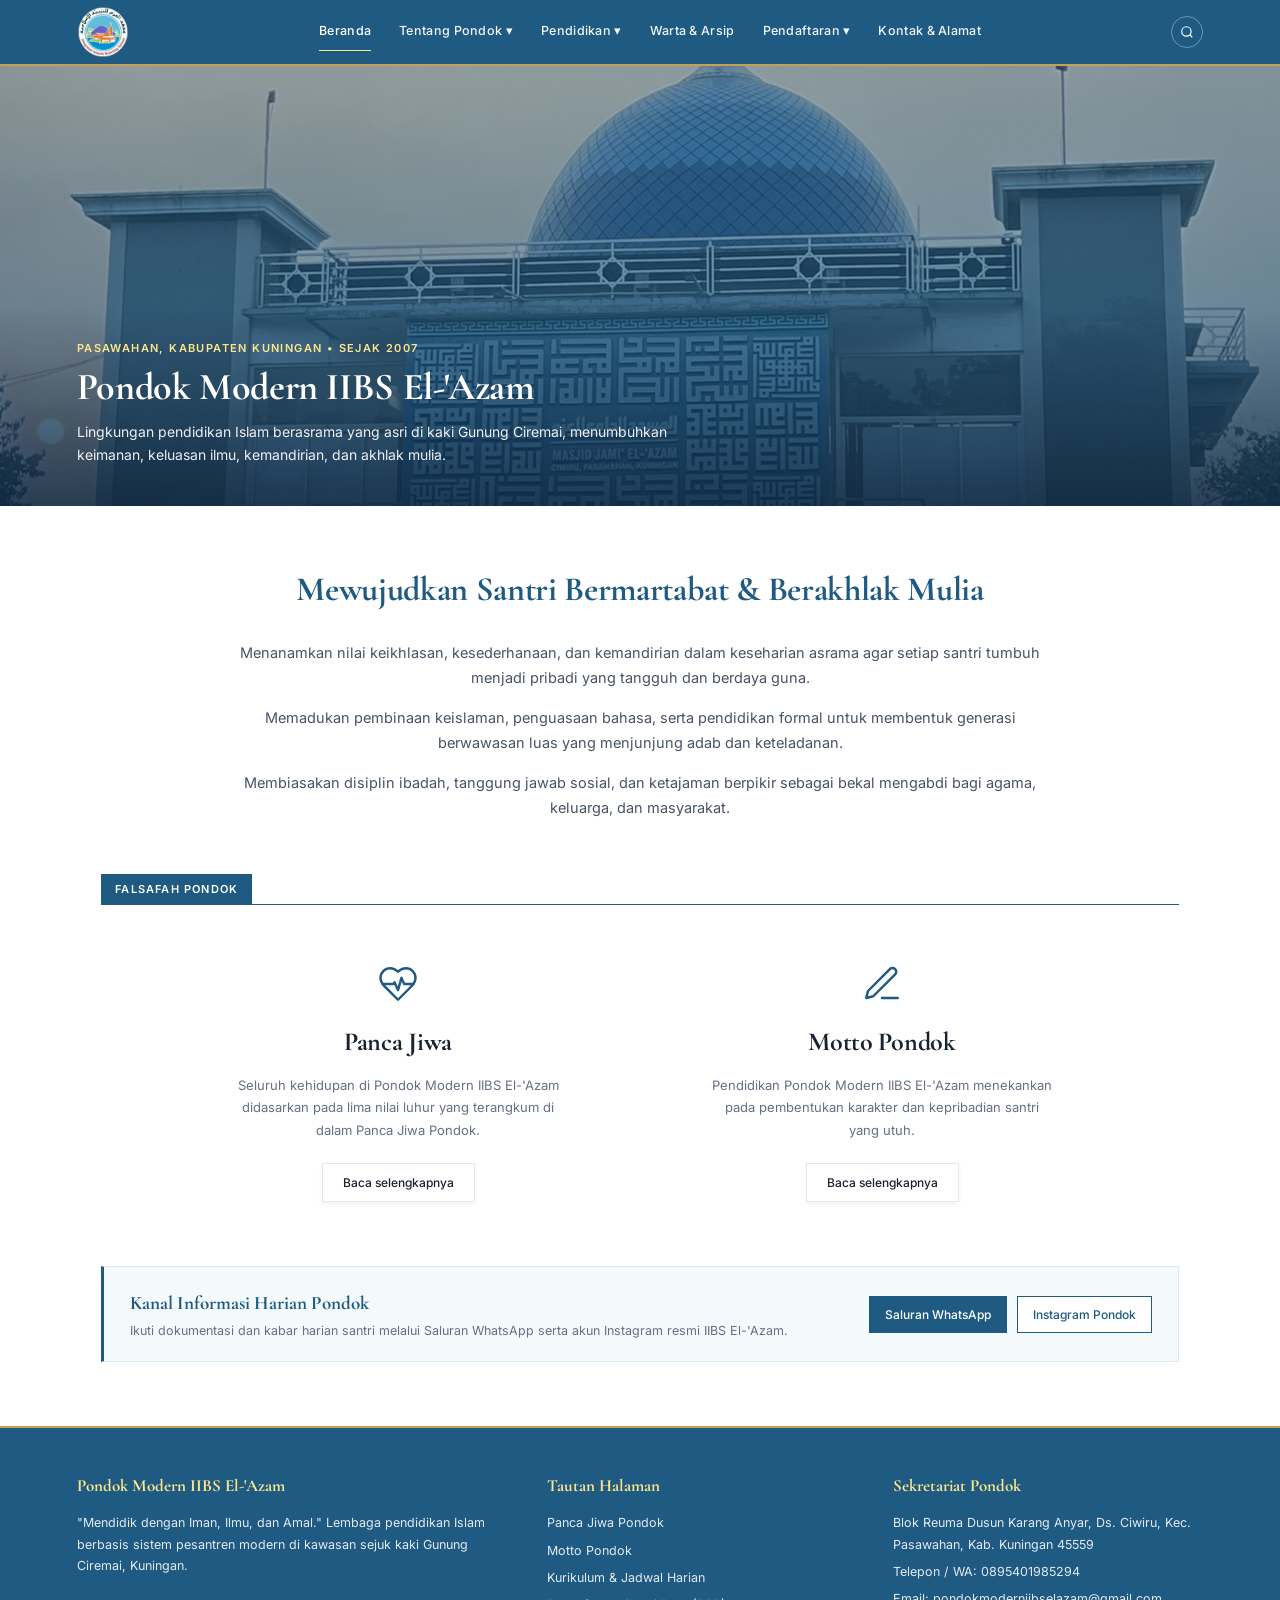
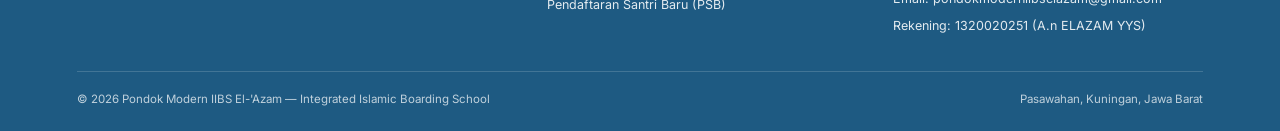
==== index.html @ 7b8e7001 "Pisahkan tombol garis tiga di kiri, logo di tengah, dan search di kanan" ====
<!DOCTYPE html>
<html lang="id">
<head>
    <meta charset="UTF-8">
    <meta name="viewport" content="width=device-width, initial-scale=1.0">
    <title>Pondok Modern IIBS El-'Azam | Integrated Islamic Boarding School Kuningan</title>
    <meta name="description" content="Laman resmi Pondok Pesantren Modern IIBS El-'Azam Pasawahan Kuningan. Memadukan kurikulum kepesantrenan modern dengan pendidikan formal sejak 2007.">
    <meta name="keywords" content="Pondok Modern IIBS El-Azam, Pesantren El Azam Kuningan, IIBS El Azam Pasawahan, Pondok Pesantren Modern Kuningan, PSB El Azam 2027">
    <link href="https://fonts.googleapis.com/css2?family=Cormorant+Garamond:wght@600;700&family=Inter:wght@400;500;600&display=swap" rel="stylesheet">

    <style>
        :root {
            --sky-deep: #1E5A82;
            --sky-main: #1E5A82;
            --sky-soft: #1E5A82;
            --sky-tint: #F4F9FC;
            --gold-accent: #C5A059;
            --ink-dark: #182230;
            --ink-body: #475467;
            --ink-muted: #667085;
            --line: #E4E7EC;
            --white: #FFFFFF;
        }

        * { margin: 0; padding: 0; box-sizing: border-box; font-family: 'Inter', sans-serif; }
        body { background-color: var(--white); color: var(--ink-dark); font-size: 13.5px; line-height: 1.65; -webkit-font-smoothing: antialiased; }
        h1, h2, h3, .serif { font-family: 'Cormorant Garamond', serif; letter-spacing: -0.01em; }

        header {
            background: var(--sky-deep);
            padding: 6px 6%;
            min-height: 64px;
            position: sticky;
            top: 0;
            z-index: 1000;
            display: flex;
            justify-content: space-between;
            align-items: center;
            border-bottom: 2px solid var(--gold-accent);
            transition: padding 0.3s ease, box-shadow 0.3s ease;
        }

        header.scrolled {
            padding: 6px 6%;
            min-height: 58px;
            box-shadow: 0 6px 20px rgba(30, 90, 130, 0.25);
        }

        .brand {
            display: flex;
            align-items: center;
            text-decoration: none;
            border-bottom: none;
            min-height: 44px;
            position: relative;
        }

        .brand-logo-wrap {
            display: flex;
            align-items: center;
            transition: opacity 0.3s ease, transform 0.3s ease;
        }

        .brand-logo-circle {
            height: 52px;
            min-width: 52px;
            padding: 0;
            border-radius: 4px;
            background: transparent;
            border: none;
            display: flex;
            align-items: center;
            justify-content: center;
            overflow: visible;
            box-shadow: none;
        }

        .brand-logo-circle img {
            max-height: 52px;
            width: auto;
            max-width: 160px;
            object-fit: contain;
            display: block;
        }

        .brand-wordmark {
            display: none;
            flex-direction: column;
            animation: fadeSlideIn 0.35s ease forwards;
        }

        .brand-wordmark small {
            font-size: 9.5px;
            letter-spacing: 1.8px;
            text-transform: uppercase;
            color: #FDE68A;
            font-weight: 600;
            line-height: 1.2;
        }

        .brand-wordmark strong {
            font-family: 'Cormorant Garamond', serif;
            font-size: 21px;
            font-weight: 700;
            color: var(--white);
            letter-spacing: 0.8px;
            line-height: 1.1;
        }

        .brand,
        .brand:visited,
        .brand:hover,
        .brand-wordmark,
        .brand-wordmark small,
        .brand-wordmark strong {
            text-decoration: none !important;
            border-bottom: none !important;
        }

        header.scrolled .brand-logo-wrap { display: none; }
        header.scrolled .brand-wordmark { display: flex; }

        @keyframes fadeSlideIn {
            from { opacity: 0; transform: translateY(-6px); }
            to { opacity: 1; transform: translateY(0); }
        }

        nav ul { list-style: none; display: flex; align-items: center; gap: 28px; }
        nav ul li { position: relative; }
        nav ul li > a {
            color: rgba(255, 255, 255, 0.94); text-decoration: none; font-size: 12.5px; font-weight: 500;
            letter-spacing: 0.3px; padding: 8px 0; display: inline-block; border-bottom: 1.5px solid transparent; transition: 0.2s;
        }
        nav ul li > a:hover, nav ul li > a.active { color: var(--white); border-bottom-color: #FDE68A; }

        .dropdown-menu {
            display: none; position: absolute; top: 100%; left: 0; background: var(--white);
            min-width: 215px; border: 1px solid var(--line); border-top: 2px solid var(--sky-deep);
            box-shadow: 0 12px 28px rgba(16, 24, 40, 0.08); padding: 6px 0; z-index: 999;
        }
        nav ul li:hover .dropdown-menu { display: block; }
        .dropdown-menu a { display: block; padding: 8px 16px; color: var(--ink-body); text-decoration: none; font-size: 12px; transition: 0.15s; }
        .dropdown-menu a:hover { background: var(--sky-tint); color: var(--sky-deep); }

        .header-actions {
            display: flex;
            align-items: center;
            gap: 8px;
        }

        .icon-search {
            background: transparent; border: 1px solid rgba(255, 255, 255, 0.35); color: var(--white);
            width: 32px; height: 32px; border-radius: 50%; display: flex; align-items: center; justify-content: center; cursor: pointer;
        }
        .icon-search:hover { background: rgba(255, 255, 255, 0.15); }

        .search-popover {
            display: none;
            position: absolute;
            top: calc(100% + 8px);
            right: 6%;
            background: var(--white);
            padding: 12px;
            border: 1px solid var(--line);
            border-top: 2px solid var(--sky-deep);
            box-shadow: 0 12px 28px rgba(16, 24, 40, 0.14);
            z-index: 1100;
            width: min(340px, 88vw);
        }

        .search-popover.open {
            display: block;
        }

        .search-form {
            display: flex;
            align-items: stretch;
        }

        .search-form input {
            flex: 1;
            min-width: 0;
            padding: 9px 12px;
            border: 1px solid #D0D5DD;
            border-right: none;
            background: #F4F7F6;
            color: var(--ink-dark);
            font-size: 12.5px;
            outline: none;
        }

        .search-form input:focus {
            background: var(--white);
            border-color: var(--sky-deep);
        }

        .search-form button {
            padding: 0 16px;
            background: var(--sky-deep);
            color: var(--white);
            border: 1px solid var(--sky-deep);
            font-size: 12.5px;
            font-weight: 500;
            cursor: pointer;
            transition: background 0.2s;
            white-space: nowrap;
        }

        .search-form button:hover {
            background: #164463;
        }

        .menu-toggle {
            display: none;
            background: transparent;
            border: 1px solid rgba(255, 255, 255, 0.35);
            color: var(--white);
            width: 32px;
            height: 32px;
            border-radius: 6px;
            align-items: center;
            justify-content: center;
            cursor: pointer;
            font-size: 16px;
        }
        .menu-toggle:hover { background: rgba(255, 255, 255, 0.15); }

        .hero-iconic {
            position: relative;
            width: 100%;
            height: 440px;
            overflow: hidden;
            background: var(--sky-deep);
        }

        .hero-iconic img {
            width: 100%;
            height: 100%;
            object-fit: cover;
            display: block;
            filter: saturate(0.75) contrast(1.04) brightness(0.92);
        }

        .hero-iconic::after {
            content: "";
            position: absolute;
            inset: 0;
            background: linear-gradient(
                180deg,
                rgba(30, 90, 130, 0.42) 0%,
                rgba(30, 90, 130, 0.58) 55%,
                rgba(15, 42, 68, 0.88) 100%
            );
            pointer-events: none;
            z-index: 1;
        }

        .hero-overlay {
            position: absolute;
            inset: 0;
            z-index: 2;
            display: flex;
            align-items: flex-end;
            padding: 40px 6%;
        }

        .hero-content {
            max-width: 740px;
            color: var(--white);
        }

        .hero-kicker {
            display: inline-block;
            font-size: 11px;
            font-weight: 600;
            letter-spacing: 1.4px;
            text-transform: uppercase;
            color: #FDE68A;
            margin-bottom: 8px;
        }

        .hero-content h1 {
            font-size: 38px;
            line-height: 1.18;
            font-weight: 700;
            margin-bottom: 10px;
        }

        .hero-content p {
            font-size: 14px;
            color: rgba(255, 255, 255, 0.92);
            max-width: 600px;
        }

        .vision-statement {
            max-width: 960px;
            margin: 56px auto 24px;
            padding: 0 5%;
            text-align: center;
        }

        .vision-statement h2 {
            font-size: 34px;
            color: var(--sky-deep);
            font-weight: 700;
            margin-bottom: 22px;
        }

        .vision-lines {
            display: flex;
            flex-direction: column;
            gap: 14px;
            max-width: 820px;
            margin: 0 auto;
        }

        .vision-lines p {
            font-size: 14.5px;
            color: var(--ink-body);
            line-height: 1.75;
        }

        .falsafah-section { max-width: 1180px; margin: 54px auto 48px; padding: 0 4%; }
        .tab-header-line {
            border-bottom: 1.5px solid var(--sky-deep);
            margin-bottom: 42px;
            display: flex;
            align-items: flex-end;
        }
        .tab-header-line span {
            background-color: var(--sky-deep);
            color: var(--white);
            font-size: 11px;
            font-weight: 600;
            letter-spacing: 1.2px;
            padding: 6px 14px;
            text-transform: uppercase;
        }
        .falsafah-grid {
            display: grid;
            grid-template-columns: 1fr 1fr;
            gap: 48px;
            max-width: 920px;
            margin: 0 auto;
        }
        .falsafah-item { text-align: center; padding: 16px 24px; }
        .falsafah-icon { color: var(--sky-deep); margin-bottom: 16px; display: inline-flex; justify-content: center; }
        .falsafah-item h3 { font-size: 26px; color: var(--ink-dark); margin-bottom: 10px; font-weight: 700; }
        .falsafah-item p { font-size: 13px; color: var(--ink-muted); line-height: 1.7; max-width: 340px; margin: 0 auto 22px; }
        .btn-editorial {
            display: inline-block; padding: 9px 20px; font-size: 12px; font-weight: 500; color: var(--ink-dark);
            background: var(--white); border: 1px solid var(--line); box-shadow: 0 2px 6px rgba(16, 24, 40, 0.05);
            text-decoration: none; transition: 0.2s;
        }
        .btn-editorial:hover { border-color: var(--sky-deep); color: var(--sky-deep); box-shadow: 0 4px 12px rgba(30, 90, 130, 0.12); }

        .channel-strip-wrap { max-width: 1180px; margin: 48px auto 64px; padding: 0 4%; }
        .channel-strip {
            background-color: var(--sky-tint); border: 1px solid #D6E9F5; border-left: 3px solid var(--sky-deep);
            padding: 20px 26px; display: flex; justify-content: space-between; align-items: center; flex-wrap: wrap; gap: 16px;
        }
        .channel-text strong { display: block; font-family: 'Cormorant Garamond', serif; font-size: 19px; color: var(--sky-deep); }
        .channel-text span { font-size: 12.5px; color: var(--ink-muted); }
        .channel-links { display: flex; gap: 10px; }
        .link-minimal {
            display: inline-flex; align-items: center; gap: 7px; padding: 8px 15px; font-size: 12px; font-weight: 500;
            text-decoration: none; border: 1px solid var(--sky-deep); color: var(--sky-deep); background: var(--white); transition: 0.2s;
        }
        .link-minimal:hover { background: var(--sky-deep); color: var(--white); }
        .link-minimal.solid { background: var(--sky-deep); color: var(--white); }
        .link-minimal.solid:hover { background: #164463; }

        footer {
            background: var(--sky-deep);
            color: rgba(255, 255, 255, 0.88); padding: 44px 6% 22px; border-top: 2px solid var(--gold-accent);
        }
        .footer-inner {
            max-width: 1180px; margin: 0 auto; display: grid; grid-template-columns: 1.4fr 1fr 1fr;
            gap: 36px; padding-bottom: 28px; border-bottom: 1px solid rgba(255, 255, 255, 0.16);
        }
        .footer-inner h4 { font-family: 'Cormorant Garamond', serif; font-size: 17px; color: #FDE68A; margin-bottom: 12px; }
        .footer-inner p, .footer-inner li { font-size: 12.5px; line-height: 1.7; list-style: none; margin-bottom: 6px; }
        .footer-inner a { color: rgba(255, 255, 255, 0.88); text-decoration: none; }
        .footer-inner a:hover { color: #FDE68A; }
        .footer-bottom { max-width: 1180px; margin: 18px auto 0; display: flex; justify-content: space-between; font-size: 11.5px; color: rgba(255, 255, 255, 0.72); }

        @media (max-width: 900px) {
            header {
                display: flex;
                justify-content: space-between;
                align-items: center;
            }

            .menu-toggle {
                display: flex;
                order: 1;
            }

            .brand {
                order: 2;
                margin: 0 auto;
            }

            .header-actions {
                order: 3;
            }

            .search-popover {
                right: 6%;
            }

            nav {
                display: none;
                position: absolute;
                top: 100%;
                left: 0;
                right: 0;
                background: var(--sky-deep);
                border-bottom: 2px solid var(--gold-accent);
                padding: 12px 6% 18px;
                box-shadow: 0 12px 24px rgba(15, 42, 68, 0.25);
            }

            nav.open { display: block; }

            nav ul {
                display: flex;
                flex-direction: column;
                align-items: flex-start;
                gap: 8px;
            }

            nav ul li { width: 100%; }

            nav ul li:hover .dropdown-menu { display: none; }

            .dropdown-menu {
                position: static;
                display: none;
                background: rgba(255, 255, 255, 0.06);
                border: none;
                border-left: 2px solid #FDE68A;
                box-shadow: none;
                padding: 4px 0 4px 12px;
                margin-top: 4px;
            }

            nav ul li.dropdown.open .dropdown-menu {
                display: block;
            }

            .dropdown-menu a {
                color: rgba(255, 255, 255, 0.88);
                padding: 5px 8px;
            }

            .dropdown-menu a:hover {
                background: transparent;
                color: #FDE68A;
            }

            .hero-iconic { height: 340px; }
            .hero-content h1 { font-size: 28px; }
            .vision-statement h2 { font-size: 27px; }
            .falsafah-grid { grid-template-columns: 1fr; }
            .footer-inner { grid-template-columns: 1fr; }
            .footer-bottom { flex-direction: column; gap: 6px; }
        }
    </style>
</head>
<body>

    <header id="main-header">
        <button class="menu-toggle" onclick="toggleMenu()" title="Buka Menu" aria-label="Buka Menu">&#9776;</button>

        <a href="index.html" class="brand" title="Pondok Modern IIBS El-'Azam">
            <div class="brand-logo-wrap">
                <div class="brand-logo-circle">
                    <img src="images/Logo PONDOK.png" alt="Logo Pondok Modern IIBS El-'Azam">
                </div>
            </div>

            <div class="brand-wordmark">
                <small>Integrated Islamic Boarding School</small>
                <strong>IIBS EL-'AZAM</strong>
            </div>
        </a>

        <nav id="main-nav">
            <ul>
                <li><a href="index.html" class="active">Beranda</a></li>
                <li class="dropdown">
                    <a href="profil.html" onclick="toggleDropdown(event, this)">Tentang Pondok &#9662;</a>
                    <div class="dropdown-menu">
                        <a href="profil.html#muqoddimah">Muqoddimah &amp; Sejarah</a>
                        <a href="panca-jiwa.html">Panca Jiwa Pondok</a>
                        <a href="motto.html">Motto Pondok</a>
                    </div>
                </li>
                <li class="dropdown">
                    <a href="pendidikan.html" onclick="toggleDropdown(event, this)">Pendidikan &#9662;</a>
                    <div class="dropdown-menu">
                        <a href="pendidikan.html#kurikulum">Kurikulum Pondok &amp; Sekolah</a>
                        <a href="pendidikan.html#ekskul">Ekstrakurikuler</a>
                        <a href="pendidikan.html#jadwal">Jadwal Harian &amp; Mingguan</a>
                    </div>
                </li>
                <li><a href="galeri.html">Warta &amp; Arsip</a></li>
                <li class="dropdown">
                    <a href="pendaftaran.html" onclick="toggleDropdown(event, this)">Pendaftaran &#9662;</a>
                    <div class="dropdown-menu">
                        <a href="pendaftaran.html#syarat">Syarat &amp; Jadwal PSB 2027</a>
                        <a href="pendaftaran.html#biaya">Pembiayaan Pendidikan</a>
                        <a href="pendaftaran.html#perlengkapan">Perlengkapan Santri</a>
                    </div>
                </li>
                <li><a href="kontak.html">Kontak &amp; Alamat</a></li>
            </ul>
        </nav>

        <div class="header-actions">
            <button class="icon-search" id="searchToggleBtn" onclick="toggleSearch(event)" title="Cari Informasi" aria-label="Cari Informasi">
                <svg width="14" height="14" viewBox="0 0 24 24" fill="none" stroke="currentColor" stroke-width="2">
                    <circle cx="11" cy="11" r="8"></circle>
                    <line x1="21" y1="21" x2="16.65" y2="16.65"></line>
                </svg>
            </button>
        </div>

        <div class="search-popover" id="searchPopover">
            <form class="search-form" onsubmit="submitSearch(event)">
                <input type="text" id="searchInput" placeholder="Cari informasi..." autocomplete="off">
                <button type="submit">Search</button>
            </form>
        </div>
    </header>

    <section class="hero-iconic">
        <img src="images/hero-pondok.jpg" alt="Pondok Modern IIBS El-'Azam Kuningan">
        <div class="hero-overlay">
            <div class="hero-content">
                <span class="hero-kicker">Pasawahan, Kabupaten Kuningan &bull; Sejak 2007</span>
                <h1>Pondok Modern IIBS El-'Azam</h1>
                <p>Lingkungan pendidikan Islam berasrama yang asri di kaki Gunung Ciremai, menumbuhkan keimanan, keluasan ilmu, kemandirian, dan akhlak mulia.</p>
            </div>
        </div>
    </section>

    <section class="vision-statement">
        <h2>Mewujudkan Santri Bermartabat &amp; Berakhlak Mulia</h2>
        <div class="vision-lines">
            <p>Menanamkan nilai keikhlasan, kesederhanaan, dan kemandirian dalam keseharian asrama agar setiap santri tumbuh menjadi pribadi yang tangguh dan berdaya guna.</p>
            <p>Memadukan pembinaan keislaman, penguasaan bahasa, serta pendidikan formal untuk membentuk generasi berwawasan luas yang menjunjung adab dan keteladanan.</p>
            <p>Membiasakan disiplin ibadah, tanggung jawab sosial, dan ketajaman berpikir sebagai bekal mengabdi bagi agama, keluarga, dan masyarakat.</p>
        </div>
    </section>

    <section class="falsafah-section">
        <div class="tab-header-line">
            <span>Falsafah Pondok</span>
        </div>

        <div class="falsafah-grid">
            <div class="falsafah-item">
                <div class="falsafah-icon">
                    <svg width="42" height="42" viewBox="0 0 24 24" fill="none" stroke="currentColor" stroke-width="1.4" stroke-linecap="round" stroke-linejoin="round">
                        <path d="M19 14c1.49-1.46 3-3.21 3-5.5A5.5 5.5 0 0 0 16.5 3c-1.76 0-3 .5-4.5 2-1.5-1.5-2.74-2-4.5-2A5.5 5.5 0 0 0 2 8.5c0 2.3 1.5 4.05 3 5.5l7 7Z"></path>
                        <path d="M3.22 12H9.5l.5-1 2 4.5 2-7 1.5 3.5h5.27"></path>
                    </svg>
                </div>
                <h3>Panca Jiwa</h3>
                <p>Seluruh kehidupan di Pondok Modern IIBS El-'Azam didasarkan pada lima nilai luhur yang terangkum di dalam Panca Jiwa Pondok.</p>
                <a href="panca-jiwa.html" class="btn-editorial">Baca selengkapnya</a>
            </div>

            <div class="falsafah-item">
                <div class="falsafah-icon">
                    <svg width="42" height="42" viewBox="0 0 24 24" fill="none" stroke="currentColor" stroke-width="1.4" stroke-linecap="round" stroke-linejoin="round">
                        <path d="M12 20h9"></path>
                        <path d="M16.5 3.5a2.121 2.121 0 0 1 3 3L7 19l-4 1 1-4L16.5 3.5z"></path>
                    </svg>
                </div>
                <h3>Motto Pondok</h3>
                <p>Pendidikan Pondok Modern IIBS El-'Azam menekankan pada pembentukan karakter dan kepribadian santri yang utuh.</p>
                <a href="motto.html" class="btn-editorial">Baca selengkapnya</a>
            </div>
        </div>
    </section>

    <section class="channel-strip-wrap">
        <div class="channel-strip">
            <div class="channel-text">
                <strong>Kanal Informasi Harian Pondok</strong>
                <span>Ikuti dokumentasi dan kabar harian santri melalui Saluran WhatsApp serta akun Instagram resmi IIBS El-'Azam.</span>
            </div>
            <div class="channel-links">
                <a href="https://whatsapp.com/channel/0029VbB2F674yltYUNAfkS3E" target="_blank" rel="noopener noreferrer" class="link-minimal solid">
                    Saluran WhatsApp
                </a>
                <a href="https://www.instagram.com/pondok.modern.iibs.elazam?avpt=MWY4M2U3N3o2aXlzOQ%3D%3D&utm_source=qr" target="_blank" rel="noopener noreferrer" class="link-minimal">
                    Instagram Pondok
                </a>
            </div>
        </div>
    </section>

    <footer>
        <div class="footer-inner">
            <div>
                <h4>Pondok Modern IIBS El-'Azam</h4>
                <p>"Mendidik dengan Iman, Ilmu, dan Amal." Lembaga pendidikan Islam berbasis sistem pesantren modern di kawasan sejuk kaki Gunung Ciremai, Kuningan.</p>
            </div>
            <div>
                <h4>Tautan Halaman</h4>
                <ul>
                    <li><a href="panca-jiwa.html">Panca Jiwa Pondok</a></li>
                    <li><a href="motto.html">Motto Pondok</a></li>
                    <li><a href="pendidikan.html">Kurikulum &amp; Jadwal Harian</a></li>
                    <li><a href="pendaftaran.html">Pendaftaran Santri Baru (PSB)</a></li>
                </ul>
            </div>
            <div>
                <h4>Sekretariat Pondok</h4>
                <ul>
                    <li>Blok Reuma Dusun Karang Anyar, Ds. Ciwiru, Kec. Pasawahan, Kab. Kuningan 45559</li>
                    <li>Telepon / WA: <a href="https://wa.me/62895401985294" target="_blank">0895401985294</a></li>
                    <li>Email: pondokmoderniibselazam@gmail.com</li>
                    <li>Rekening: 1320020251 (A.n ELAZAM YYS)</li>
                </ul>
            </div>
        </div>
        <div class="footer-bottom">
            <span>&copy; 2026 Pondok Modern IIBS El-'Azam &mdash; Integrated Islamic Boarding School</span>
            <span>Pasawahan, Kuningan, Jawa Barat</span>
        </div>
    </footer>

    <script>
        function toggleMenu() {
            const nav = document.getElementById("main-nav");
            if (nav) nav.classList.toggle("open");
        }

        function toggleDropdown(event, linkEl) {
            if (window.innerWidth <= 900) {
                event.preventDefault();
                const parentLi = linkEl.parentElement;
                parentLi.classList.toggle("open");
            }
        }

        function toggleSearch(event) {
            event.stopPropagation();
            const popover = document.getElementById("searchPopover");
            const input = document.getElementById("searchInput");
            if (!popover) return;
            popover.classList.toggle("open");
            if (popover.classList.contains("open") && input) {
                setTimeout(() => input.focus(), 50);
            }
        }

        document.addEventListener("click", function(event) {
            const popover = document.getElementById("searchPopover");
            const btn = document.getElementById("searchToggleBtn");
            if (popover && popover.classList.contains("open")) {
                if (!popover.contains(event.target) && (!btn || !btn.contains(event.target))) {
                    popover.classList.remove("open");
                }
            }
        });

        function submitSearch(event) {
            event.preventDefault();
            const input = document.getElementById("searchInput");
            const kata = input ? input.value.trim() : "";
            if (!kata) return;
            const k = kata.toLowerCase();
            if (k.includes("panca")) {
                window.location.href = "panca-jiwa.html";
            } else if (k.includes("motto")) {
                window.location.href = "motto.html";
            } else if (k.includes("biaya") || k.includes("syarat") || k.includes("daftar")) {
                window.location.href = "pendaftaran.html";
            } else if (k.includes("jadwal") || k.includes("kurikulum") || k.includes("ekskul")) {
                window.location.href = "pendidikan.html";
            } else if (k.includes("kontak") || k.includes("alamat")) {
                window.location.href = "kontak.html";
            } else {
                window.location.href = "galeri.html";
            }
        }

        window.addEventListener("scroll", function() {
            const header = document.getElementById("main-header");
            if (window.scrollY > 50) {
                header.classList.add("scrolled");
            } else {
                header.classList.remove("scrolled");
            }
        });
    </script>

</body>
</html>
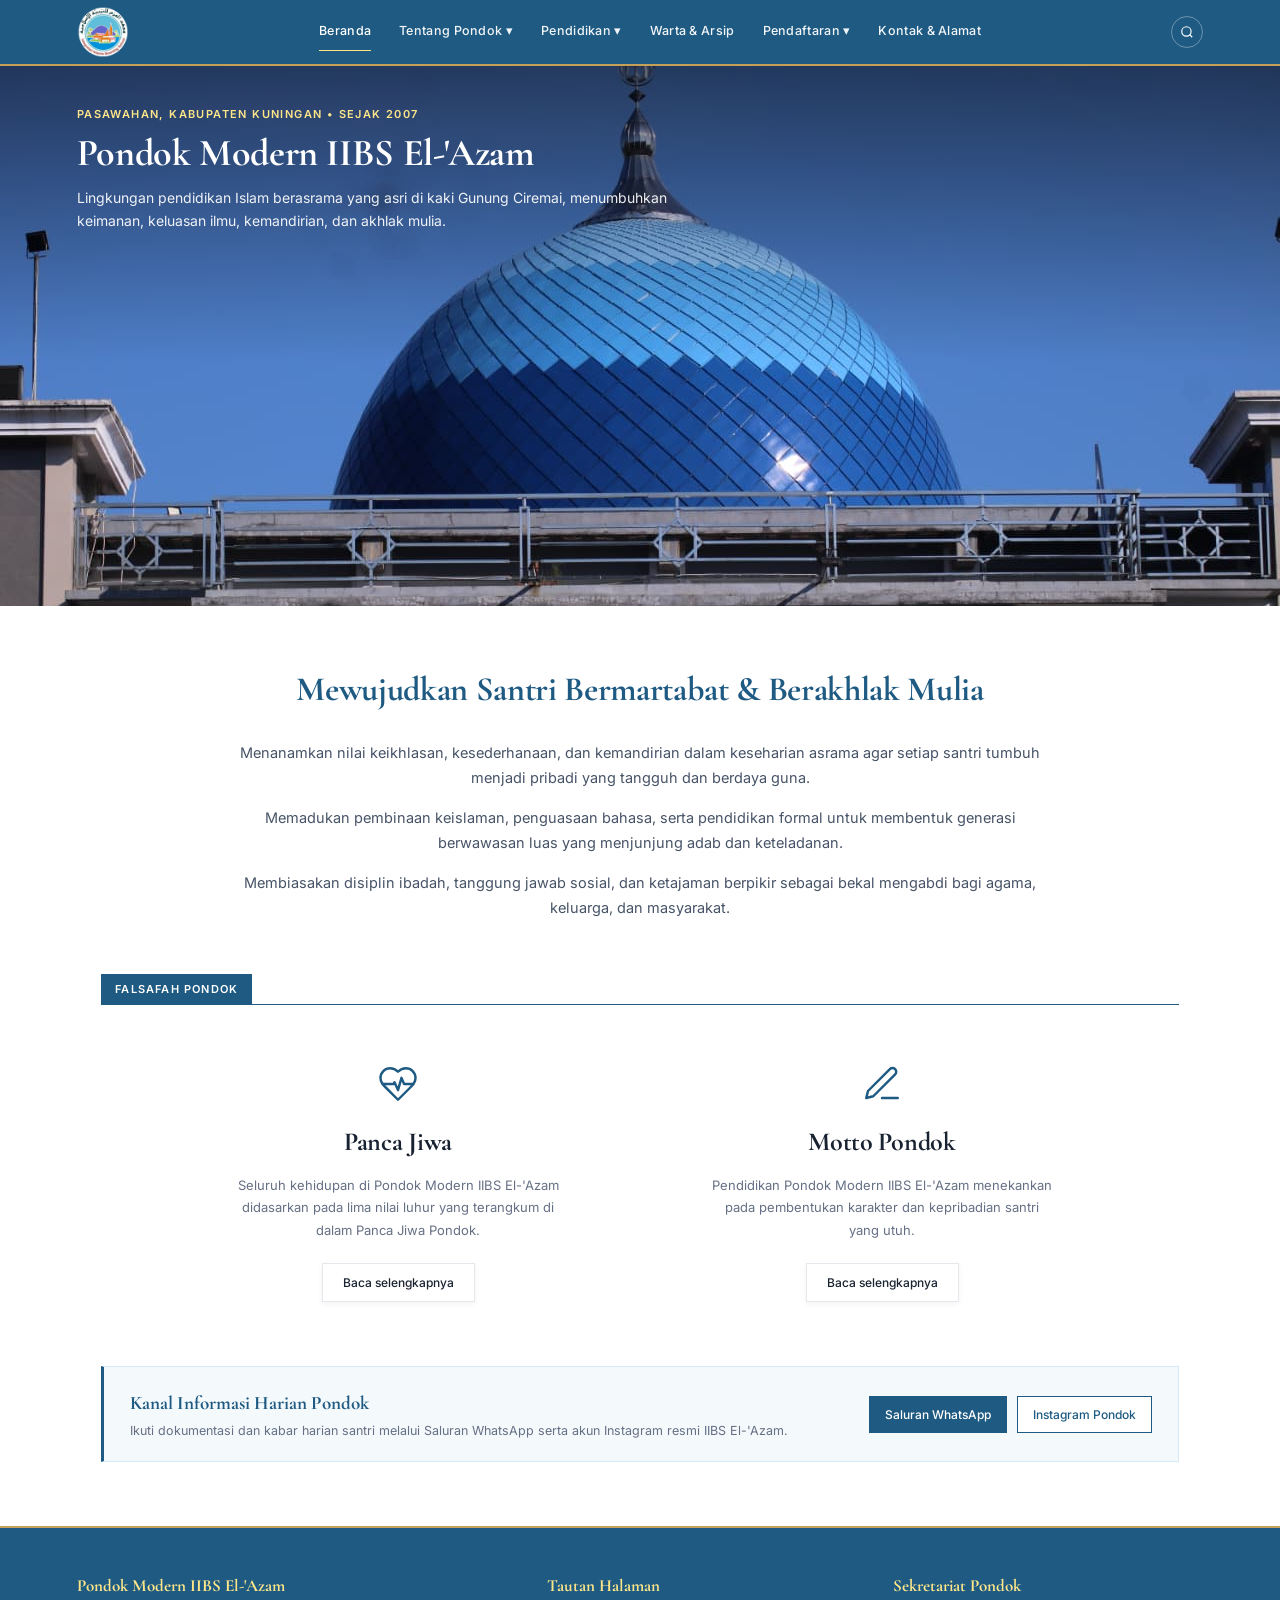
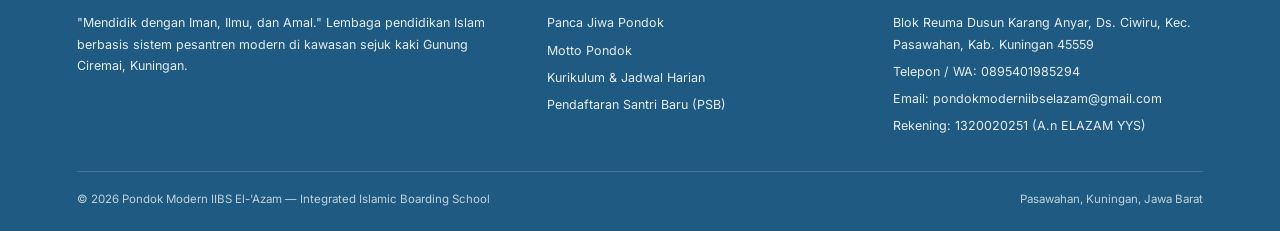
==== commit 5fb6f23d: "Pisah halaman pendidikan dan perbarui navigasi" ====
--- a/index.html
+++ b/index.html
@@ -135,12 +135,23 @@
 
         .dropdown-menu {
             display: none; position: absolute; top: 100%; left: 0; background: var(--white);
-            min-width: 215px; border: 1px solid var(--line); border-top: 2px solid var(--sky-deep);
+            min-width: 225px; border: 1px solid var(--line); border-top: 2px solid var(--sky-deep);
             box-shadow: 0 12px 28px rgba(16, 24, 40, 0.08); padding: 6px 0; z-index: 999;
         }
-        nav ul li:hover .dropdown-menu { display: block; }
-        .dropdown-menu a { display: block; padding: 8px 16px; color: var(--ink-body); text-decoration: none; font-size: 12px; transition: 0.15s; }
-        .dropdown-menu a:hover { background: var(--sky-tint); color: var(--sky-deep); }
+        nav ul li:hover > .dropdown-menu { display: block; }
+        .dropdown-menu a {
+            display: flex; justify-content: space-between; align-items: center;
+            padding: 9px 16px; color: var(--ink-body); text-decoration: none; font-size: 12px; transition: 0.15s;
+        }
+        .dropdown-menu a:hover { background: var(--sky-tint); color: var(--sky-deep); font-weight: 500; }
+
+        .has-submenu { position: relative; }
+        .submenu {
+            display: none; position: absolute; top: -2px; left: 100%; background: var(--white);
+            min-width: 195px; border: 1px solid var(--line); border-top: 2px solid var(--gold-accent);
+            box-shadow: 0 12px 28px rgba(16, 24, 40, 0.1); padding: 6px 0; z-index: 1000;
+        }
+        .has-submenu:hover > .submenu { display: block; }
 
         .header-actions {
             display: flex;
@@ -228,7 +239,7 @@
         .hero-iconic {
             position: relative;
             width: 100%;
-            height: 440px;
+            height: 540px;
             overflow: hidden;
             background: var(--sky-deep);
         }
@@ -237,8 +248,8 @@
             width: 100%;
             height: 100%;
             object-fit: cover;
+            object-position: center 25%;
             display: block;
-            filter: saturate(0.75) contrast(1.04) brightness(0.92);
         }
 
         .hero-iconic::after {
@@ -247,9 +258,8 @@
             inset: 0;
             background: linear-gradient(
                 180deg,
-                rgba(30, 90, 130, 0.42) 0%,
-                rgba(30, 90, 130, 0.58) 55%,
-                rgba(15, 42, 68, 0.88) 100%
+                rgba(0, 0, 0, 0.52) 0%,
+                rgba(0, 0, 0, 0) 55%
             );
             pointer-events: none;
             z-index: 1;
@@ -260,8 +270,8 @@
             inset: 0;
             z-index: 2;
             display: flex;
-            align-items: flex-end;
-            padding: 40px 6%;
+            align-items: flex-start;
+            padding: 36px 6%;
         }
 
         .hero-content {
@@ -432,7 +442,7 @@
 
             nav ul li { width: 100%; }
 
-            nav ul li:hover .dropdown-menu { display: none; }
+            nav ul li:hover > .dropdown-menu { display: none; }
 
             .dropdown-menu {
                 position: static;
@@ -445,7 +455,7 @@
                 margin-top: 4px;
             }
 
-            nav ul li.dropdown.open .dropdown-menu {
+            nav ul li.dropdown.open > .dropdown-menu {
                 display: block;
             }
 
@@ -459,7 +469,21 @@
                 color: #FDE68A;
             }
 
-            .hero-iconic { height: 340px; }
+            .has-submenu:hover > .submenu { display: none; }
+            .submenu {
+                position: static;
+                display: none;
+                background: rgba(255, 255, 255, 0.05);
+                border: none;
+                border-left: 2px solid var(--gold-accent);
+                box-shadow: none;
+                padding: 2px 0 2px 14px;
+                margin: 2px 0 6px;
+            }
+            .has-submenu.open > .submenu { display: block; }
+
+            .hero-iconic { height: 380px; }
+            .hero-overlay { padding: 24px 6%; }
             .hero-content h1 { font-size: 28px; }
             .vision-statement h2 { font-size: 27px; }
             .falsafah-grid { grid-template-columns: 1fr; }
@@ -492,17 +516,23 @@
                 <li class="dropdown">
                     <a href="profil.html" onclick="toggleDropdown(event, this)">Tentang Pondok &#9662;</a>
                     <div class="dropdown-menu">
-                        <a href="profil.html#muqoddimah">Muqoddimah &amp; Sejarah</a>
-                        <a href="panca-jiwa.html">Panca Jiwa Pondok</a>
-                        <a href="motto.html">Motto Pondok</a>
+                        <a href="profil.html#muqoddimah">Muqoddimah</a>
+                        <a href="profil.html#pimpinan">Profil Pimpinan</a>
+                        <div class="has-submenu">
+                            <a href="profil.html#falsafah" onclick="toggleSubmenu(event, this)">Falsafah &rsaquo;</a>
+                            <div class="submenu">
+                                <a href="panca-jiwa.html">Panca Jiwa</a>
+                                <a href="motto.html">Motto</a>
+                            </div>
+                        </div>
                     </div>
                 </li>
                 <li class="dropdown">
-                    <a href="pendidikan.html" onclick="toggleDropdown(event, this)">Pendidikan &#9662;</a>
+                    <a href="kurikulum.html" onclick="toggleDropdown(event, this)">Pendidikan &#9662;</a>
                     <div class="dropdown-menu">
-                        <a href="pendidikan.html#kurikulum">Kurikulum Pondok &amp; Sekolah</a>
-                        <a href="pendidikan.html#ekskul">Ekstrakurikuler</a>
-                        <a href="pendidikan.html#jadwal">Jadwal Harian &amp; Mingguan</a>
+                        <a href="kurikulum.html#kurikulum">Kurikulum Pondok &amp; Sekolah</a>
+                        <a href="kurikulum.html#ekskul">Ekstrakurikuler</a>
+                        <a href="kurikulum.html#jadwal">Jadwal Harian &amp; Mingguan</a>
                     </div>
                 </li>
                 <li><a href="galeri.html">Warta &amp; Arsip</a></li>
@@ -536,7 +566,7 @@
     </header>
 
     <section class="hero-iconic">
-        <img src="images/hero-pondok.jpg" alt="Pondok Modern IIBS El-'Azam Kuningan">
+        <img src="images/kubahpondok.jpg" alt="Pondok Modern IIBS El-'Azam Kuningan">
         <div class="hero-overlay">
             <div class="hero-content">
                 <span class="hero-kicker">Pasawahan, Kabupaten Kuningan &bull; Sejak 2007</span>
@@ -615,7 +645,7 @@
                 <ul>
                     <li><a href="panca-jiwa.html">Panca Jiwa Pondok</a></li>
                     <li><a href="motto.html">Motto Pondok</a></li>
-                    <li><a href="pendidikan.html">Kurikulum &amp; Jadwal Harian</a></li>
+                    <li><a href="kurikulum.html">Kurikulum &amp; Jadwal Harian</a></li>
                     <li><a href="pendaftaran.html">Pendaftaran Santri Baru (PSB)</a></li>
                 </ul>
             </div>
@@ -646,6 +676,14 @@
                 event.preventDefault();
                 const parentLi = linkEl.parentElement;
                 parentLi.classList.toggle("open");
+            }
+        }
+
+        function toggleSubmenu(event, linkEl) {
+            if (window.innerWidth <= 900) {
+                event.preventDefault();
+                event.stopPropagation();
+                linkEl.parentElement.classList.toggle("open");
             }
         }
 
@@ -683,7 +721,7 @@
             } else if (k.includes("biaya") || k.includes("syarat") || k.includes("daftar")) {
                 window.location.href = "pendaftaran.html";
             } else if (k.includes("jadwal") || k.includes("kurikulum") || k.includes("ekskul")) {
-                window.location.href = "pendidikan.html";
+                window.location.href = "kurikulum.html";
             } else if (k.includes("kontak") || k.includes("alamat")) {
                 window.location.href = "kontak.html";
             } else {
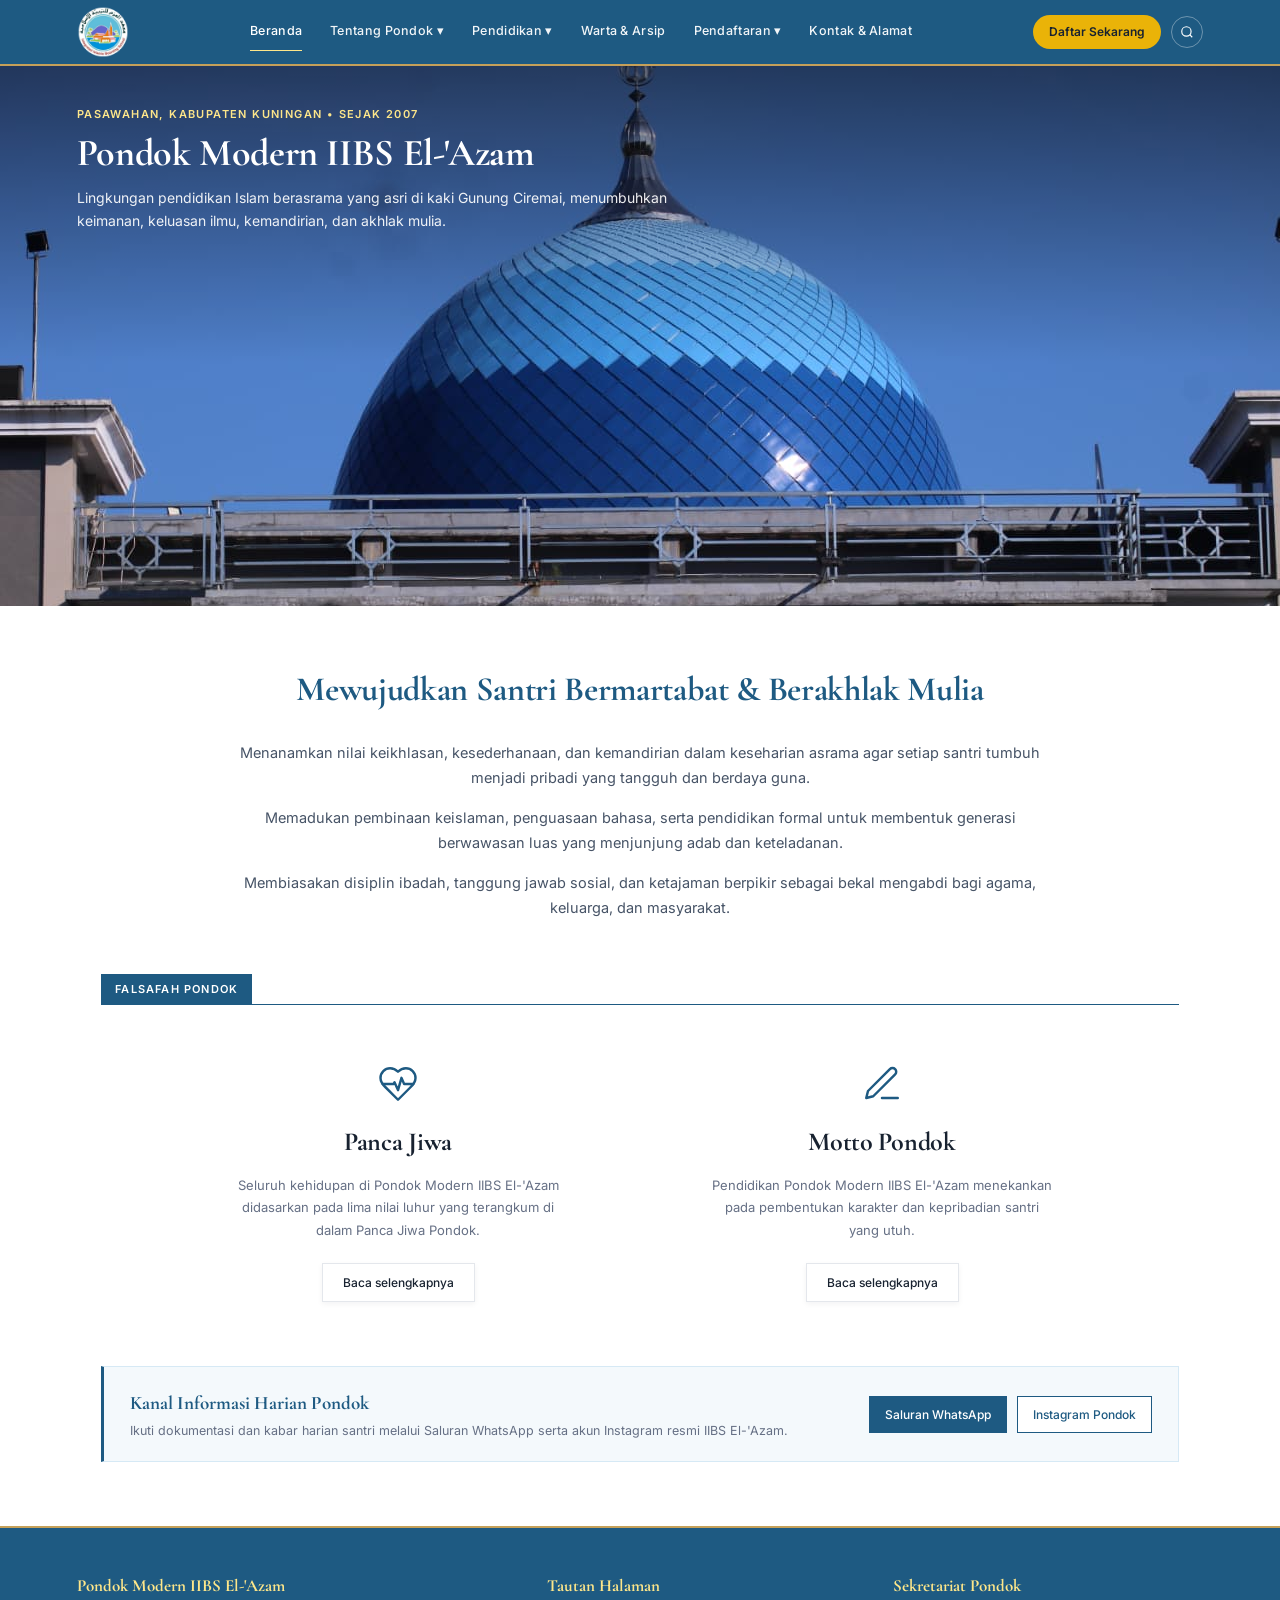
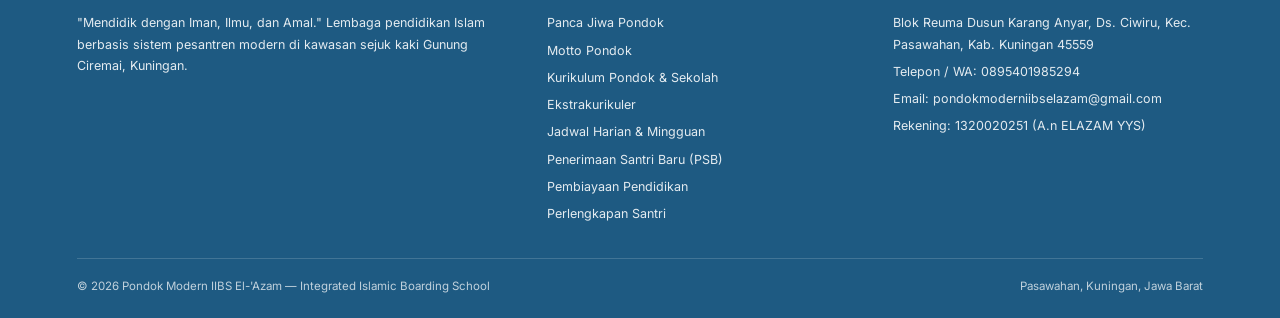
==== commit 6af128d0: "Samakan tombol Daftar Sekarang di Beranda dan Pendaftaran" ====
--- a/index.html
+++ b/index.html
@@ -15,6 +15,8 @@
             --sky-soft: #1E5A82;
             --sky-tint: #F4F9FC;
             --gold-accent: #C5A059;
+            --gold-btn: #EAB308;
+            --gold-btn-hover: #CA8A04;
             --ink-dark: #182230;
             --ink-body: #475467;
             --ink-muted: #667085;
@@ -135,7 +137,7 @@
 
         .dropdown-menu {
             display: none; position: absolute; top: 100%; left: 0; background: var(--white);
-            min-width: 225px; border: 1px solid var(--line); border-top: 2px solid var(--sky-deep);
+            min-width: 240px; border: 1px solid var(--line); border-top: 2px solid var(--sky-deep);
             box-shadow: 0 12px 28px rgba(16, 24, 40, 0.08); padding: 6px 0; z-index: 999;
         }
         nav ul li:hover > .dropdown-menu { display: block; }
@@ -156,7 +158,27 @@
         .header-actions {
             display: flex;
             align-items: center;
-            gap: 8px;
+            gap: 10px;
+        }
+
+        .btn-daftar-nav {
+            display: inline-flex;
+            align-items: center;
+            justify-content: center;
+            padding: 7px 16px;
+            background-color: var(--gold-btn);
+            color: var(--ink-dark) !important;
+            text-decoration: none !important;
+            font-size: 12px;
+            font-weight: 600;
+            border-radius: 999px;
+            white-space: nowrap;
+            transition: background-color 0.2s ease, transform 0.2s ease;
+        }
+
+        .btn-daftar-nav:hover {
+            background-color: var(--gold-btn-hover);
+            color: var(--ink-dark) !important;
         }
 
         .icon-search {
@@ -413,6 +435,11 @@
 
             .header-actions {
                 order: 3;
+            }
+
+            .btn-daftar-nav {
+                padding: 6px 12px;
+                font-size: 11.5px;
             }
 
             .search-popover {
@@ -530,18 +557,18 @@
                 <li class="dropdown">
                     <a href="kurikulum.html" onclick="toggleDropdown(event, this)">Pendidikan &#9662;</a>
                     <div class="dropdown-menu">
-                        <a href="kurikulum.html#kurikulum">Kurikulum Pondok &amp; Sekolah</a>
-                        <a href="kurikulum.html#ekskul">Ekstrakurikuler</a>
-                        <a href="kurikulum.html#jadwal">Jadwal Harian &amp; Mingguan</a>
+                        <a href="kurikulum.html">Kurikulum Pondok &amp; Sekolah</a>
+                        <a href="ekstrakurikuler.html">Ekstrakurikuler</a>
+                        <a href="jadwal.html">Jadwal Harian &amp; Mingguan</a>
                     </div>
                 </li>
                 <li><a href="galeri.html">Warta &amp; Arsip</a></li>
                 <li class="dropdown">
-                    <a href="pendaftaran.html" onclick="toggleDropdown(event, this)">Pendaftaran &#9662;</a>
+                    <a href="psb.html" onclick="toggleDropdown(event, this)">Pendaftaran &#9662;</a>
                     <div class="dropdown-menu">
-                        <a href="pendaftaran.html#syarat">Syarat &amp; Jadwal PSB 2027</a>
-                        <a href="pendaftaran.html#biaya">Pembiayaan Pendidikan</a>
-                        <a href="pendaftaran.html#perlengkapan">Perlengkapan Santri</a>
+                        <a href="psb.html">Penerimaan Santri Baru (PSB)</a>
+                        <a href="biaya.html">Pembiayaan Pendidikan</a>
+                        <a href="perlengkapan.html">Perlengkapan Santri</a>
                     </div>
                 </li>
                 <li><a href="kontak.html">Kontak &amp; Alamat</a></li>
@@ -549,6 +576,12 @@
         </nav>
 
         <div class="header-actions">
+            <a
+              href="https://docs.google.com/forms/d/e/1FAIpQLScqXFZ52vTLcIygKnMtI5K5_jBDjHdJ_qKKoQYLFE7EmR-4Og/viewform"
+              target="_blank"
+              rel="noopener noreferrer"
+              class="btn-daftar-nav"
+            >Daftar Sekarang</a>
             <button class="icon-search" id="searchToggleBtn" onclick="toggleSearch(event)" title="Cari Informasi" aria-label="Cari Informasi">
                 <svg width="14" height="14" viewBox="0 0 24 24" fill="none" stroke="currentColor" stroke-width="2">
                     <circle cx="11" cy="11" r="8"></circle>
@@ -645,8 +678,12 @@
                 <ul>
                     <li><a href="panca-jiwa.html">Panca Jiwa Pondok</a></li>
                     <li><a href="motto.html">Motto Pondok</a></li>
-                    <li><a href="kurikulum.html">Kurikulum &amp; Jadwal Harian</a></li>
-                    <li><a href="pendaftaran.html">Pendaftaran Santri Baru (PSB)</a></li>
+                    <li><a href="kurikulum.html">Kurikulum Pondok &amp; Sekolah</a></li>
+                    <li><a href="ekstrakurikuler.html">Ekstrakurikuler</a></li>
+                    <li><a href="jadwal.html">Jadwal Harian &amp; Mingguan</a></li>
+                    <li><a href="psb.html">Penerimaan Santri Baru (PSB)</a></li>
+                    <li><a href="biaya.html">Pembiayaan Pendidikan</a></li>
+                    <li><a href="perlengkapan.html">Perlengkapan Santri</a></li>
                 </ul>
             </div>
             <div>
@@ -718,9 +755,17 @@
                 window.location.href = "panca-jiwa.html";
             } else if (k.includes("motto")) {
                 window.location.href = "motto.html";
-            } else if (k.includes("biaya") || k.includes("syarat") || k.includes("daftar")) {
-                window.location.href = "pendaftaran.html";
-            } else if (k.includes("jadwal") || k.includes("kurikulum") || k.includes("ekskul")) {
+            } else if (k.includes("perlengkapan")) {
+                window.location.href = "perlengkapan.html";
+            } else if (k.includes("biaya") || k.includes("pembiayaan")) {
+                window.location.href = "biaya.html";
+            } else if (k.includes("syarat") || k.includes("daftar") || k.includes("psb")) {
+                window.location.href = "psb.html";
+            } else if (k.includes("jadwal")) {
+                window.location.href = "jadwal.html";
+            } else if (k.includes("ekskul") || k.includes("ekstrakurikuler")) {
+                window.location.href = "ekstrakurikuler.html";
+            } else if (k.includes("kurikulum") || k.includes("pondok") || k.includes("sekolah")) {
                 window.location.href = "kurikulum.html";
             } else if (k.includes("kontak") || k.includes("alamat")) {
                 window.location.href = "kontak.html";
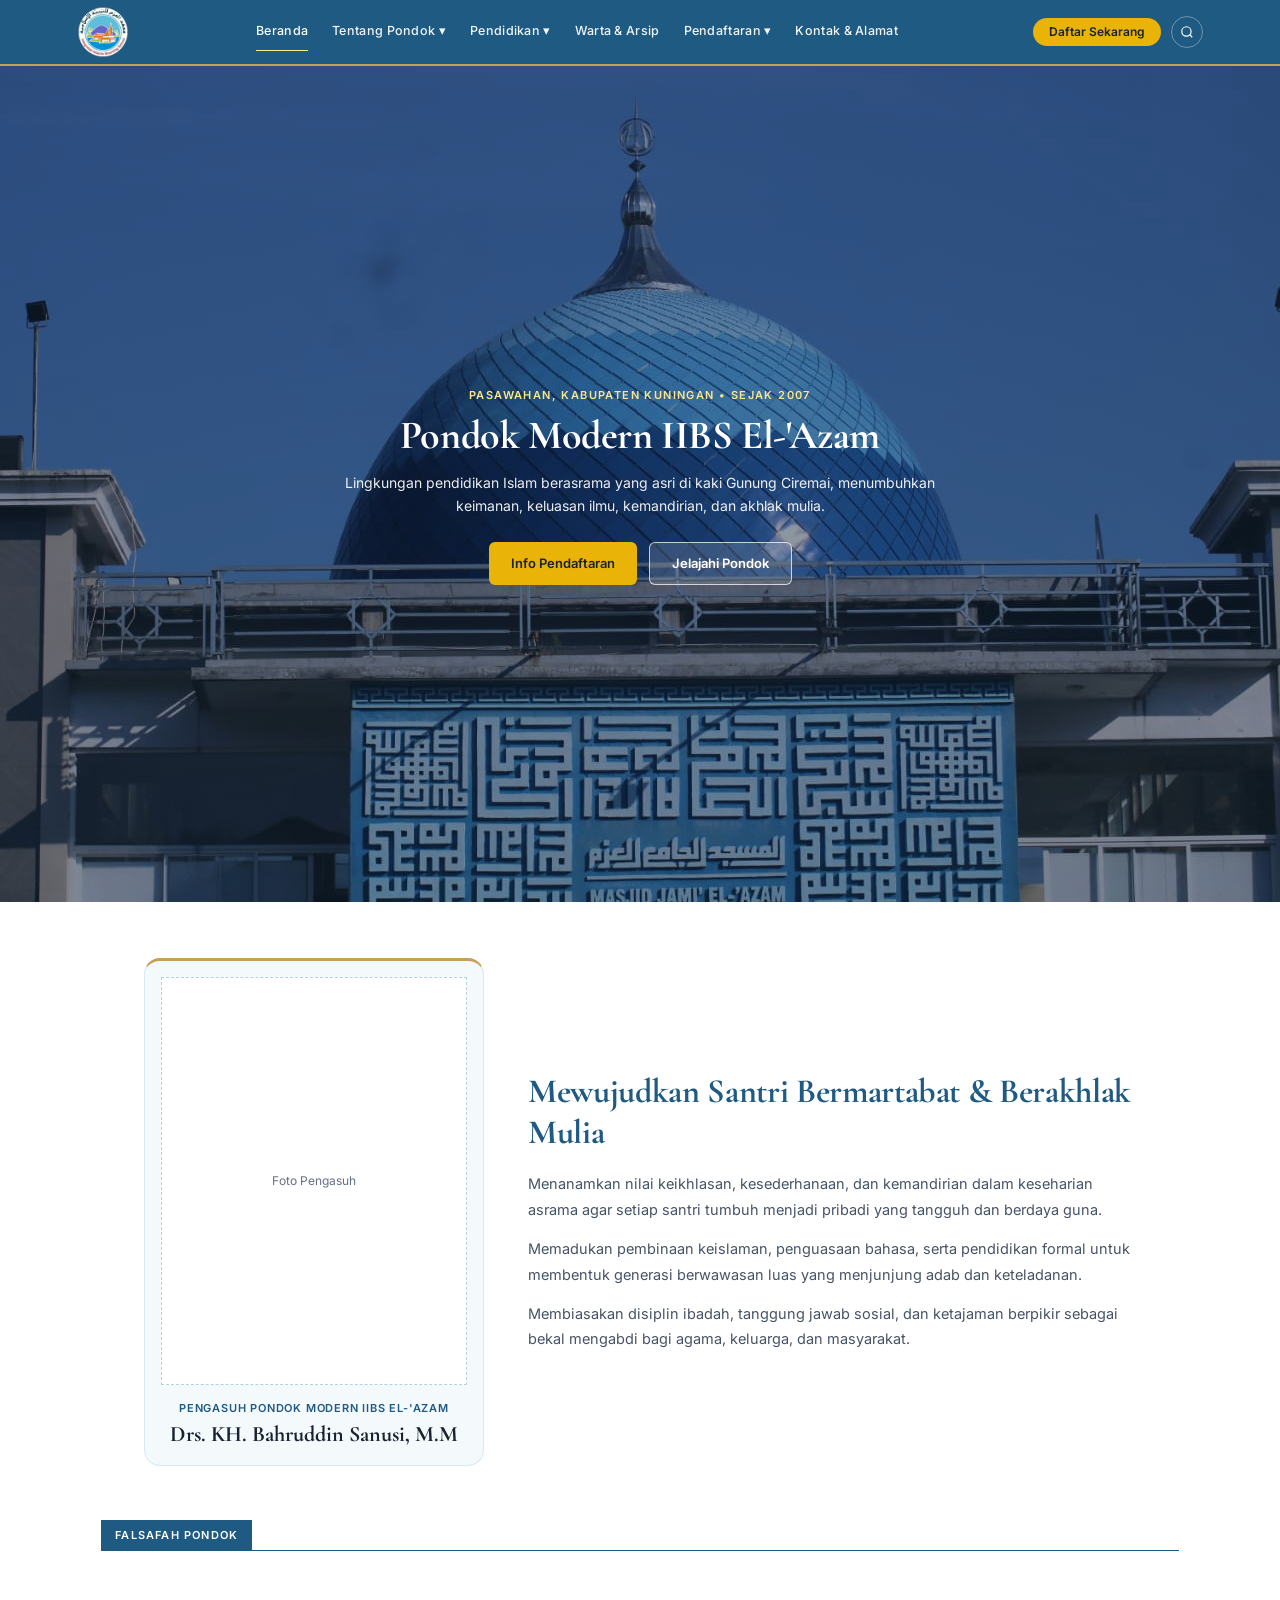
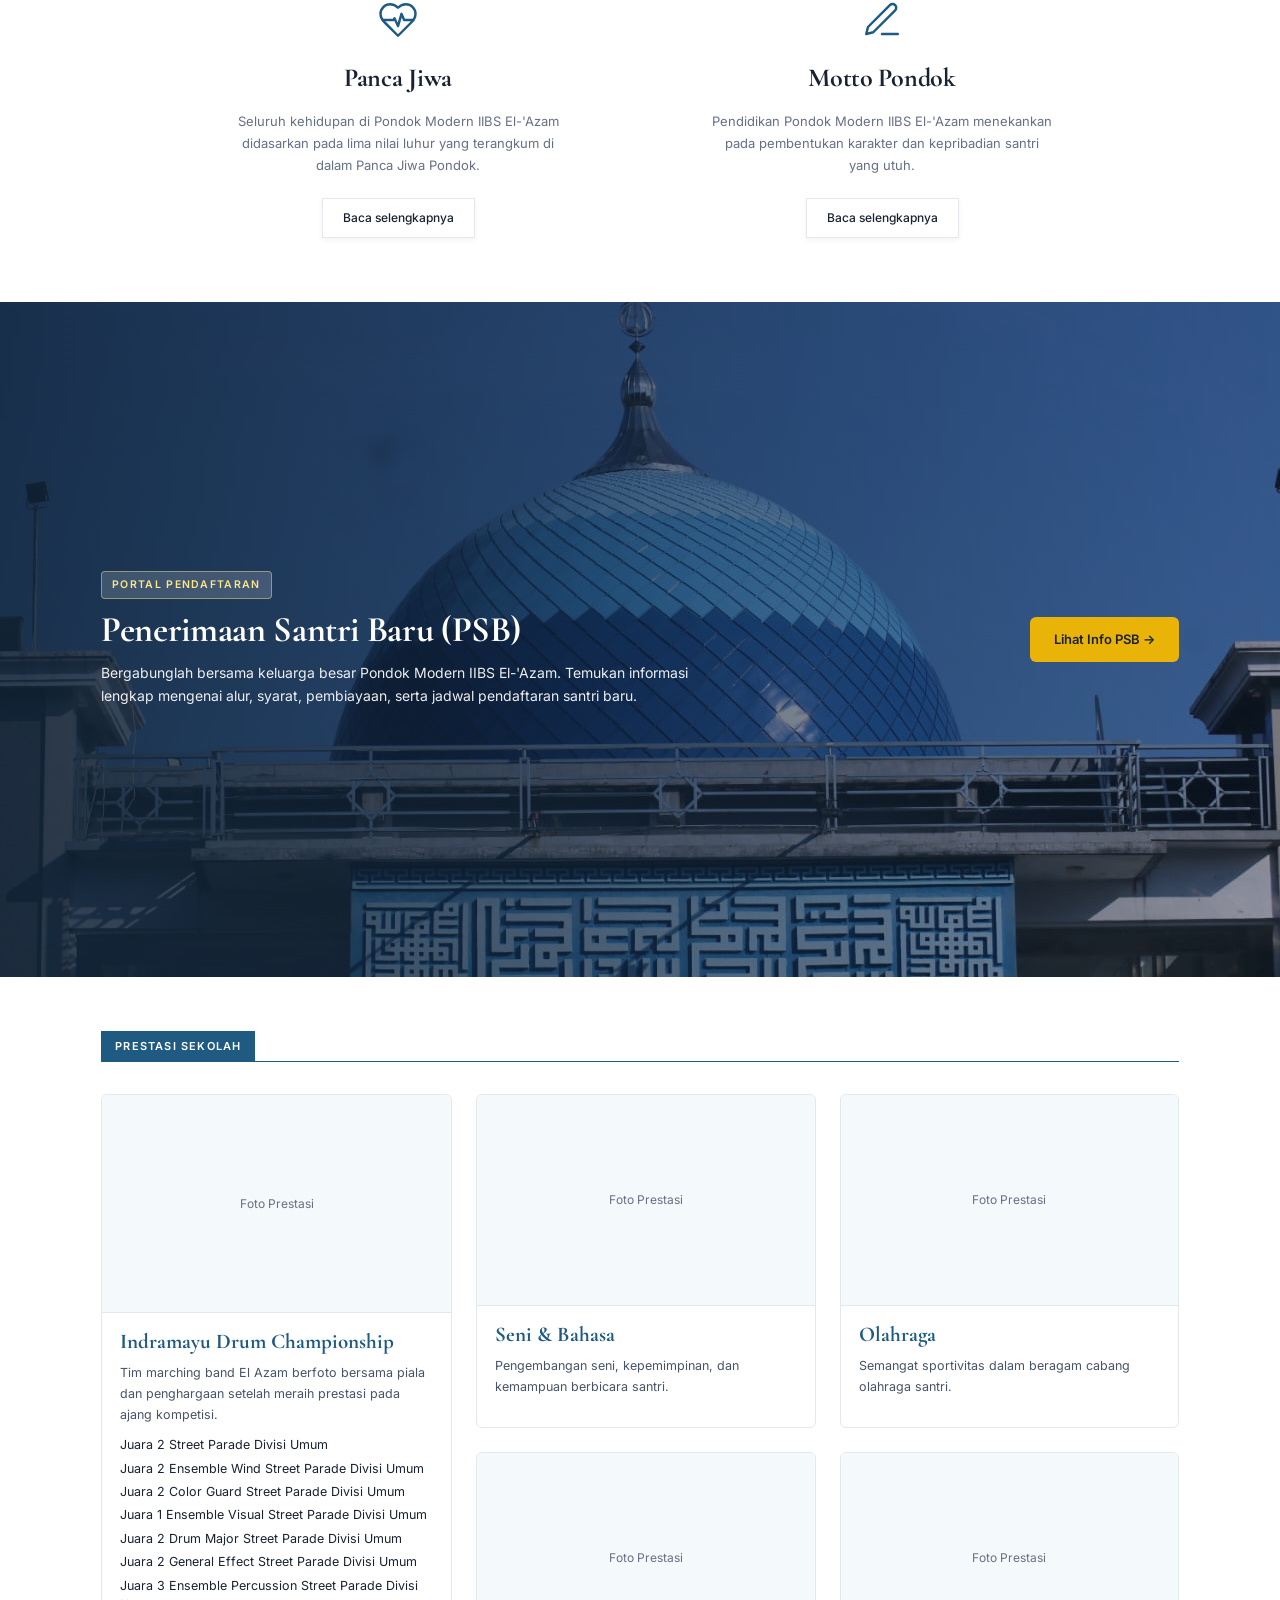
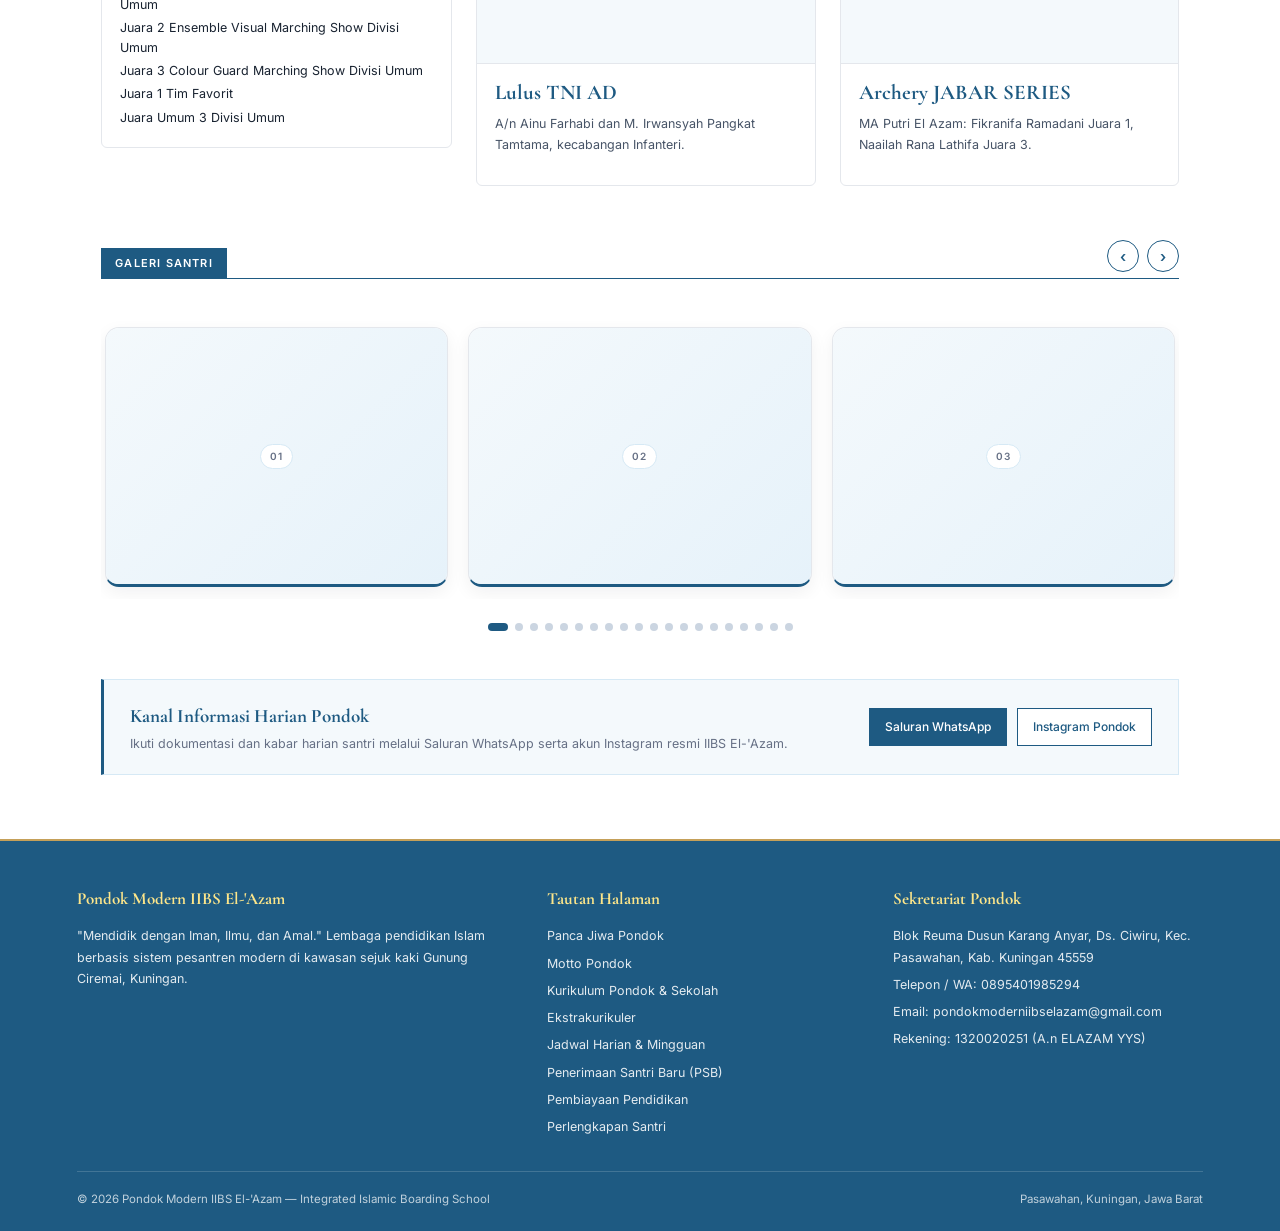
==== commit 3d34887a: "Update web pondok dan video kompres" ====
--- a/index.html
+++ b/index.html
@@ -25,8 +25,38 @@
         }
 
         * { margin: 0; padding: 0; box-sizing: border-box; font-family: 'Inter', sans-serif; }
+        html { scroll-behavior: smooth; }
         body { background-color: var(--white); color: var(--ink-dark); font-size: 13.5px; line-height: 1.65; -webkit-font-smoothing: antialiased; }
         h1, h2, h3, .serif { font-family: 'Cormorant Garamond', serif; letter-spacing: -0.01em; }
+
+        @keyframes morphShape {
+            0%, 100% {
+                border-radius: 18px 42px 24px 36px / 34px 20px 40px 22px;
+            }
+            50% {
+                border-radius: 38px 20px 36px 22px / 22px 38px 20px 34px;
+            }
+        }
+
+        @keyframes gentleFloat {
+            0%, 100% {
+                transform: translateY(0px);
+            }
+            50% {
+                transform: translateY(-5px);
+            }
+        }
+
+        .reveal-on-scroll {
+            opacity: 0;
+            transform: translateY(18px);
+            transition: opacity 0.65s ease, transform 0.65s ease;
+        }
+
+        .reveal-on-scroll.is-visible {
+            opacity: 1;
+            transform: translateY(0);
+        }
 
         header {
             background: var(--sky-deep);
@@ -38,6 +68,7 @@
             display: flex;
             justify-content: space-between;
             align-items: center;
+            gap: 16px;
             border-bottom: 2px solid var(--gold-accent);
             transition: padding 0.3s ease, box-shadow 0.3s ease;
         }
@@ -55,6 +86,7 @@
             border-bottom: none;
             min-height: 44px;
             position: relative;
+            flex-shrink: 0;
         }
 
         .brand-logo-wrap {
@@ -98,6 +130,7 @@
             color: #FDE68A;
             font-weight: 600;
             line-height: 1.2;
+            white-space: nowrap;
         }
 
         .brand-wordmark strong {
@@ -107,6 +140,7 @@
             color: var(--white);
             letter-spacing: 0.8px;
             line-height: 1.1;
+            white-space: nowrap;
         }
 
         .brand,
@@ -127,11 +161,12 @@
             to { opacity: 1; transform: translateY(0); }
         }
 
-        nav ul { list-style: none; display: flex; align-items: center; gap: 28px; }
-        nav ul li { position: relative; }
+        nav ul { list-style: none; display: flex; align-items: center; gap: 24px; }
+        nav ul li { position: relative; flex-shrink: 0; }
         nav ul li > a {
             color: rgba(255, 255, 255, 0.94); text-decoration: none; font-size: 12.5px; font-weight: 500;
-            letter-spacing: 0.3px; padding: 8px 0; display: inline-block; border-bottom: 1.5px solid transparent; transition: 0.2s;
+            letter-spacing: 0.3px; padding: 8px 0; display: inline-block; border-bottom: 1.5px solid transparent;
+            transition: 0.2s; white-space: nowrap;
         }
         nav ul li > a:hover, nav ul li > a.active { color: var(--white); border-bottom-color: #FDE68A; }
 
@@ -159,6 +194,8 @@
             display: flex;
             align-items: center;
             gap: 10px;
+            margin-left: 8px;
+            flex-shrink: 0;
         }
 
         .btn-daftar-nav {
@@ -173,6 +210,7 @@
             font-weight: 600;
             border-radius: 999px;
             white-space: nowrap;
+            line-height: 1.2;
             transition: background-color 0.2s ease, transform 0.2s ease;
         }
 
@@ -184,6 +222,7 @@
         .icon-search {
             background: transparent; border: 1px solid rgba(255, 255, 255, 0.35); color: var(--white);
             width: 32px; height: 32px; border-radius: 50%; display: flex; align-items: center; justify-content: center; cursor: pointer;
+            flex-shrink: 0;
         }
         .icon-search:hover { background: rgba(255, 255, 255, 0.15); }
 
@@ -255,22 +294,25 @@
             justify-content: center;
             cursor: pointer;
             font-size: 16px;
+            flex-shrink: 0;
         }
         .menu-toggle:hover { background: rgba(255, 255, 255, 0.15); }
 
         .hero-iconic {
             position: relative;
             width: 100%;
-            height: 540px;
+            height: calc(100vh - 64px);
+            min-height: 500px;
             overflow: hidden;
             background: var(--sky-deep);
         }
 
-        .hero-iconic img {
+        .hero-iconic video {
+            position: absolute;
+            inset: 0;
             width: 100%;
             height: 100%;
             object-fit: cover;
-            object-position: center 25%;
             display: block;
         }
 
@@ -278,21 +320,20 @@
             content: "";
             position: absolute;
             inset: 0;
-            background: linear-gradient(
-                180deg,
-                rgba(0, 0, 0, 0.52) 0%,
-                rgba(0, 0, 0, 0) 55%
-            );
+            background: rgba(16, 36, 56, 0.48);
             pointer-events: none;
             z-index: 1;
         }
 
         .hero-overlay {
-            position: absolute;
-            inset: 0;
+            position: relative;
             z-index: 2;
-            display: flex;
-            align-items: flex-start;
+            width: 100%;
+            height: 100%;
+            display: flex;
+            align-items: center;
+            justify-content: center;
+            text-align: center;
             padding: 36px 6%;
         }
 
@@ -312,38 +353,146 @@
         }
 
         .hero-content h1 {
-            font-size: 38px;
+            font-size: 40px;
             line-height: 1.18;
             font-weight: 700;
-            margin-bottom: 10px;
+            margin-bottom: 12px;
         }
 
         .hero-content p {
             font-size: 14px;
             color: rgba(255, 255, 255, 0.92);
             max-width: 600px;
+            margin: 0 auto 24px;
+        }
+
+        .hero-actions {
+            display: flex;
+            justify-content: center;
+            flex-wrap: wrap;
+            gap: 12px;
+        }
+
+        .btn-hero-primary {
+            display: inline-flex;
+            align-items: center;
+            justify-content: center;
+            padding: 10px 22px;
+            background-color: var(--gold-btn);
+            color: var(--ink-dark);
+            text-decoration: none;
+            font-size: 13px;
+            font-weight: 600;
+            border-radius: 6px;
+            transition: background-color 0.2s ease, transform 0.2s ease;
+        }
+
+        .btn-hero-primary:hover {
+            background-color: var(--gold-btn-hover);
+            transform: translateY(-2px);
+        }
+
+        .btn-hero-secondary {
+            display: inline-flex;
+            align-items: center;
+            justify-content: center;
+            padding: 10px 22px;
+            background-color: rgba(255, 255, 255, 0.14);
+            color: var(--white);
+            border: 1px solid rgba(255, 255, 255, 0.72);
+            text-decoration: none;
+            font-size: 13px;
+            font-weight: 600;
+            border-radius: 6px;
+            transition: background-color 0.2s ease, transform 0.2s ease;
+        }
+
+        .btn-hero-secondary:hover {
+            background-color: rgba(255, 255, 255, 0.24);
+            transform: translateY(-2px);
         }
 
         .vision-statement {
-            max-width: 960px;
-            margin: 56px auto 24px;
+            max-width: 1120px;
+            margin: 56px auto 28px;
             padding: 0 5%;
+            scroll-margin-top: 80px;
+        }
+
+        .vision-split-grid {
+            display: grid;
+            grid-template-columns: 340px 1fr;
+            gap: 44px;
+            align-items: center;
+        }
+
+        .pengasuh-card {
+            background: var(--sky-tint);
+            border: 1px solid #D6E9F5;
+            border-top: 3px solid var(--gold-accent);
+            border-radius: 16px;
+            padding: 16px;
             text-align: center;
-        }
-
-        .vision-statement h2 {
+            animation: gentleFloat 6s ease-in-out infinite;
+        }
+
+        .pengasuh-photo-slot {
+            width: 100%;
+            aspect-ratio: 3 / 4;
+            background: var(--white);
+            border: 1px dashed #B8CFE0;
+            display: flex;
+            align-items: center;
+            justify-content: center;
+            color: var(--ink-muted);
+            font-size: 12px;
+            margin-bottom: 14px;
+            overflow: hidden;
+            animation: morphShape 9s ease-in-out infinite;
+        }
+
+        .pengasuh-photo-slot img {
+            width: 100%;
+            height: 100%;
+            object-fit: cover;
+            object-position: center top;
+            display: block;
+        }
+
+        .pengasuh-role {
+            display: block;
+            font-size: 11px;
+            font-weight: 600;
+            letter-spacing: 0.8px;
+            text-transform: uppercase;
+            color: var(--sky-deep);
+            margin-bottom: 4px;
+        }
+
+        .pengasuh-name {
+            font-family: 'Cormorant Garamond', serif;
+            font-size: 22px;
+            font-weight: 700;
+            color: var(--ink-dark);
+            line-height: 1.25;
+        }
+
+        .vision-content-col {
+            text-align: left;
+        }
+
+        .vision-content-col h2 {
             font-size: 34px;
             color: var(--sky-deep);
             font-weight: 700;
-            margin-bottom: 22px;
+            line-height: 1.2;
+            margin-bottom: 18px;
         }
 
         .vision-lines {
             display: flex;
             flex-direction: column;
             gap: 14px;
-            max-width: 820px;
-            margin: 0 auto;
         }
 
         .vision-lines p {
@@ -355,9 +504,11 @@
         .falsafah-section { max-width: 1180px; margin: 54px auto 48px; padding: 0 4%; }
         .tab-header-line {
             border-bottom: 1.5px solid var(--sky-deep);
-            margin-bottom: 42px;
+            margin-bottom: 32px;
             display: flex;
             align-items: flex-end;
+            justify-content: space-between;
+            gap: 12px;
         }
         .tab-header-line span {
             background-color: var(--sky-deep);
@@ -375,8 +526,10 @@
             max-width: 920px;
             margin: 0 auto;
         }
-        .falsafah-item { text-align: center; padding: 16px 24px; }
-        .falsafah-icon { color: var(--sky-deep); margin-bottom: 16px; display: inline-flex; justify-content: center; }
+        .falsafah-item { text-align: center; padding: 16px 24px; transition: transform 0.25s ease; }
+        .falsafah-item:hover { transform: translateY(-4px); }
+        .falsafah-icon { color: var(--sky-deep); margin-bottom: 16px; display: inline-flex; justify-content: center; transition: transform 0.3s ease; }
+        .falsafah-item:hover .falsafah-icon { transform: scale(1.08); }
         .falsafah-item h3 { font-size: 26px; color: var(--ink-dark); margin-bottom: 10px; font-weight: 700; }
         .falsafah-item p { font-size: 13px; color: var(--ink-muted); line-height: 1.7; max-width: 340px; margin: 0 auto 22px; }
         .btn-editorial {
@@ -386,7 +539,337 @@
         }
         .btn-editorial:hover { border-color: var(--sky-deep); color: var(--sky-deep); box-shadow: 0 4px 12px rgba(30, 90, 130, 0.12); }
 
-        .channel-strip-wrap { max-width: 1180px; margin: 48px auto 64px; padding: 0 4%; }
+        .psb-banner-wrap {
+            width: 100%;
+            margin: 48px auto 36px;
+            padding: 0;
+        }
+
+        .psb-banner {
+            position: relative;
+            width: 100%;
+            border-radius: 0;
+            overflow: hidden;
+            min-height: 75vh;
+            background: var(--sky-deep);
+            display: flex;
+            align-items: center;
+        }
+
+        .psb-banner img {
+            position: absolute;
+            inset: 0;
+            width: 100%;
+            height: 100%;
+            object-fit: cover;
+            object-position: center 35%;
+            display: block;
+        }
+
+        .psb-banner::after {
+            content: "";
+            position: absolute;
+            inset: 0;
+            background: linear-gradient(90deg, rgba(16, 36, 56, 0.86) 0%, rgba(16, 36, 56, 0.56) 65%, rgba(16, 36, 56, 0.38) 100%);
+            z-index: 1;
+        }
+
+        .psb-banner-content {
+            position: relative;
+            z-index: 2;
+            width: 100%;
+            max-width: 1180px;
+            margin: 0 auto;
+            padding: 48px 4%;
+            display: flex;
+            justify-content: space-between;
+            align-items: center;
+            gap: 28px;
+            flex-wrap: wrap;
+        }
+
+        .psb-banner-text {
+            max-width: 640px;
+            color: var(--white);
+        }
+
+        .psb-banner-kicker {
+            display: inline-block;
+            background: rgba(255, 255, 255, 0.16);
+            border: 1px solid rgba(253, 230, 138, 0.45);
+            color: #FDE68A;
+            font-size: 10.5px;
+            font-weight: 600;
+            letter-spacing: 1.3px;
+            text-transform: uppercase;
+            padding: 4px 10px;
+            border-radius: 4px;
+            margin-bottom: 10px;
+        }
+
+        .psb-banner-text h2 {
+            font-size: 36px;
+            line-height: 1.18;
+            font-weight: 700;
+            color: var(--white);
+            margin-bottom: 10px;
+        }
+
+        .psb-banner-text p {
+            font-size: 14px;
+            line-height: 1.65;
+            color: rgba(255, 255, 255, 0.92);
+        }
+
+        .psb-banner-action {
+            flex-shrink: 0;
+        }
+
+        .btn-psb-banner {
+            display: inline-flex;
+            align-items: center;
+            justify-content: center;
+            padding: 12px 24px;
+            background-color: var(--gold-btn);
+            color: var(--ink-dark);
+            text-decoration: none;
+            font-size: 13px;
+            font-weight: 600;
+            border-radius: 6px;
+            white-space: nowrap;
+            transition: background-color 0.2s ease, transform 0.2s ease;
+        }
+
+        .btn-psb-banner:hover {
+            background-color: var(--gold-btn-hover);
+            transform: translateY(-2px);
+        }
+
+        .prestasi-section {
+            max-width: 1180px;
+            margin: 54px auto 48px;
+            padding: 0 4%;
+        }
+
+        .prestasi-layout {
+            display: grid;
+            grid-template-columns: 1fr 2fr;
+            gap: 24px;
+            align-items: start;
+        }
+
+        .prestasi-subgrid {
+            display: grid;
+            grid-template-columns: repeat(2, 1fr);
+            gap: 24px;
+            align-items: start;
+        }
+
+        .prestasi-card {
+            background: var(--white);
+            border: 1px solid var(--line);
+            border-radius: 6px;
+            overflow: hidden;
+            display: flex;
+            flex-direction: column;
+            transition: transform 0.25s ease, box-shadow 0.25s ease;
+        }
+
+        .prestasi-card:hover {
+            transform: translateY(-4px);
+            box-shadow: 0 10px 22px rgba(16, 24, 40, 0.07);
+        }
+
+        .prestasi-photo-slot {
+            width: 100%;
+            aspect-ratio: 16 / 10;
+            background: var(--sky-tint);
+            border-bottom: 1px solid var(--line);
+            display: flex;
+            align-items: center;
+            justify-content: center;
+            color: var(--ink-muted);
+            font-size: 12px;
+            overflow: hidden;
+        }
+
+        .prestasi-photo-slot img {
+            width: 100%;
+            height: 100%;
+            object-fit: cover;
+            display: block;
+        }
+
+        .prestasi-body {
+            padding: 16px 18px 20px;
+        }
+
+        .prestasi-title {
+            font-family: 'Cormorant Garamond', serif;
+            font-size: 21px;
+            font-weight: 700;
+            color: var(--sky-deep);
+            line-height: 1.25;
+            margin-bottom: 8px;
+        }
+
+        .prestasi-desc {
+            font-size: 12.5px;
+            color: var(--ink-body);
+            line-height: 1.65;
+            margin-bottom: 10px;
+        }
+
+        .prestasi-juara-list {
+            display: flex;
+            flex-direction: column;
+            gap: 4px;
+            font-size: 12.5px;
+            color: var(--ink-dark);
+            line-height: 1.55;
+        }
+
+        .prestasi-juara-list span {
+            display: block;
+        }
+
+        .galeri-santri-section {
+            max-width: 1180px;
+            margin: 54px auto 48px;
+            padding: 0 4%;
+        }
+
+        .galeri-controls {
+            display: flex;
+            align-items: center;
+            gap: 8px;
+            margin-bottom: 6px;
+        }
+
+        .galeri-btn {
+            width: 32px;
+            height: 32px;
+            border-radius: 999px;
+            border: 1px solid var(--sky-deep);
+            background: var(--white);
+            color: var(--sky-deep);
+            font-size: 15px;
+            font-weight: 600;
+            cursor: pointer;
+            display: inline-flex;
+            align-items: center;
+            justify-content: center;
+            transition: all 0.2s ease;
+        }
+
+        .galeri-btn:hover {
+            background: var(--sky-deep);
+            color: var(--white);
+        }
+
+        .galeri-viewport {
+            position: relative;
+            overflow: hidden;
+            padding: 10px 0 18px;
+        }
+
+        .galeri-track {
+            display: flex;
+            gap: 20px;
+            overflow-x: auto;
+            scroll-snap-type: x mandatory;
+            scroll-behavior: smooth;
+            scrollbar-width: none;
+            padding: 6px 4px 12px;
+        }
+
+        .galeri-track::-webkit-scrollbar {
+            display: none;
+        }
+
+        .galeri-slide {
+            flex: 0 0 calc((100% - 40px) / 3);
+            scroll-snap-align: center;
+            background: var(--white);
+            border: 1px solid var(--line);
+            border-bottom: 3px solid var(--sky-deep);
+            border-radius: 14px;
+            overflow: hidden;
+            box-shadow: 0 6px 18px rgba(16, 24, 40, 0.06);
+            transition: transform 0.28s ease, box-shadow 0.28s ease, border-color 0.28s ease;
+            user-select: none;
+        }
+
+        .galeri-slide:hover {
+            transform: translateY(-6px) scale(1.015);
+            box-shadow: 0 14px 28px rgba(30, 90, 130, 0.16);
+            border-bottom-color: var(--gold-accent);
+        }
+
+        .galeri-slide:hover .galeri-photo-slot {
+            animation: morphShape 5s ease-in-out infinite;
+        }
+
+        .galeri-photo-slot {
+            width: 100%;
+            aspect-ratio: 4 / 3;
+            background: linear-gradient(135deg, var(--sky-tint) 0%, #E6F2FA 100%);
+            display: flex;
+            flex-direction: column;
+            align-items: center;
+            justify-content: center;
+            gap: 6px;
+            color: var(--sky-deep);
+            font-size: 12px;
+            font-weight: 500;
+            position: relative;
+            overflow: hidden;
+            transition: border-radius 0.4s ease;
+        }
+
+        .galeri-photo-slot img {
+            width: 100%;
+            height: 100%;
+            object-fit: cover;
+            display: block;
+        }
+
+        .galeri-badge {
+            font-size: 10px;
+            font-weight: 600;
+            letter-spacing: 1px;
+            text-transform: uppercase;
+            color: var(--ink-muted);
+            background: var(--white);
+            border: 1px solid #D6E9F5;
+            padding: 3px 9px;
+            border-radius: 999px;
+        }
+
+        .galeri-dots {
+            display: flex;
+            justify-content: center;
+            flex-wrap: wrap;
+            gap: 7px;
+            margin-top: 6px;
+        }
+
+        .galeri-dot {
+            width: 8px;
+            height: 8px;
+            border-radius: 999px;
+            border: none;
+            background: #CBD5E1;
+            cursor: pointer;
+            transition: width 0.25s ease, background-color 0.25s ease;
+        }
+
+        .galeri-dot.active {
+            width: 20px;
+            background: var(--sky-deep);
+        }
+
+        .channel-strip-wrap { max-width: 1180px; margin: 28px auto 64px; padding: 0 4%; }
         .channel-strip {
             background-color: var(--sky-tint); border: 1px solid #D6E9F5; border-left: 3px solid var(--sky-deep);
             padding: 20px 26px; display: flex; justify-content: space-between; align-items: center; flex-wrap: wrap; gap: 16px;
@@ -416,6 +899,18 @@
         .footer-inner a:hover { color: #FDE68A; }
         .footer-bottom { max-width: 1180px; margin: 18px auto 0; display: flex; justify-content: space-between; font-size: 11.5px; color: rgba(255, 255, 255, 0.72); }
 
+        @media (prefers-reduced-motion: reduce) {
+            *, *::before, *::after {
+                animation: none !important;
+                transition: none !important;
+                scroll-behavior: auto !important;
+            }
+            .reveal-on-scroll {
+                opacity: 1 !important;
+                transform: none !important;
+            }
+        }
+
         @media (max-width: 900px) {
             header {
                 display: flex;
@@ -435,6 +930,8 @@
 
             .header-actions {
                 order: 3;
+                margin-left: 8px;
+                gap: 8px;
             }
 
             .btn-daftar-nav {
@@ -509,11 +1006,32 @@
             }
             .has-submenu.open > .submenu { display: block; }
 
-            .hero-iconic { height: 380px; }
+            .hero-iconic {
+                height: calc(100vh - 64px);
+                min-height: 420px;
+            }
             .hero-overlay { padding: 24px 6%; }
             .hero-content h1 { font-size: 28px; }
-            .vision-statement h2 { font-size: 27px; }
+            .vision-split-grid {
+                grid-template-columns: 1fr;
+                gap: 28px;
+            }
+            .pengasuh-card {
+                max-width: 320px;
+                margin: 0 auto;
+                width: 100%;
+            }
+            .vision-content-col {
+                text-align: center;
+            }
+            .vision-content-col h2 { font-size: 27px; }
             .falsafah-grid { grid-template-columns: 1fr; }
+            .psb-banner { min-height: 60vh; }
+            .psb-banner-content { padding: 32px 4%; }
+            .psb-banner-text h2 { font-size: 26px; }
+            .prestasi-layout { grid-template-columns: 1fr; }
+            .prestasi-subgrid { grid-template-columns: 1fr; }
+            .galeri-slide { flex: 0 0 82%; }
             .footer-inner { grid-template-columns: 1fr; }
             .footer-bottom { flex-direction: column; gap: 6px; }
         }
@@ -599,26 +1117,44 @@
     </header>
 
     <section class="hero-iconic">
-        <img src="images/kubahpondok.jpg" alt="Pondok Modern IIBS El-'Azam Kuningan">
+        <video autoplay muted loop playsinline poster="images/kubahpondok.jpg">
+            <source src="videos/cobacoba.mp4" type="video/mp4">
+        </video>
         <div class="hero-overlay">
             <div class="hero-content">
-                <span class="hero-kicker">Pasawahan, Kabupaten Kuningan &bull; Sejak 2007</span>
+                <span class="hero-kicker">PASAWAHAN, KABUPATEN KUNINGAN &bull; SEJAK 2007</span>
                 <h1>Pondok Modern IIBS El-'Azam</h1>
                 <p>Lingkungan pendidikan Islam berasrama yang asri di kaki Gunung Ciremai, menumbuhkan keimanan, keluasan ilmu, kemandirian, dan akhlak mulia.</p>
+                <div class="hero-actions">
+                    <a href="psb.html" class="btn-hero-primary">Info Pendaftaran</a>
+                    <a href="#visi-pondok" class="btn-hero-secondary">Jelajahi Pondok</a>
+                </div>
             </div>
         </div>
     </section>
 
-    <section class="vision-statement">
-        <h2>Mewujudkan Santri Bermartabat &amp; Berakhlak Mulia</h2>
-        <div class="vision-lines">
-            <p>Menanamkan nilai keikhlasan, kesederhanaan, dan kemandirian dalam keseharian asrama agar setiap santri tumbuh menjadi pribadi yang tangguh dan berdaya guna.</p>
-            <p>Memadukan pembinaan keislaman, penguasaan bahasa, serta pendidikan formal untuk membentuk generasi berwawasan luas yang menjunjung adab dan keteladanan.</p>
-            <p>Membiasakan disiplin ibadah, tanggung jawab sosial, dan ketajaman berpikir sebagai bekal mengabdi bagi agama, keluarga, dan masyarakat.</p>
+    <section id="visi-pondok" class="vision-statement reveal-on-scroll">
+        <div class="vision-split-grid">
+            <div class="pengasuh-card">
+                <div class="pengasuh-photo-slot" aria-label="Slot foto pengasuh pondok">
+                    <span>Foto Pengasuh</span>
+                </div>
+                <span class="pengasuh-role">Pengasuh Pondok Modern IIBS El-'Azam</span>
+                <div class="pengasuh-name">Drs. KH. Bahruddin Sanusi, M.M</div>
+            </div>
+
+            <div class="vision-content-col">
+                <h2>Mewujudkan Santri Bermartabat &amp; Berakhlak Mulia</h2>
+                <div class="vision-lines">
+                    <p>Menanamkan nilai keikhlasan, kesederhanaan, dan kemandirian dalam keseharian asrama agar setiap santri tumbuh menjadi pribadi yang tangguh dan berdaya guna.</p>
+                    <p>Memadukan pembinaan keislaman, penguasaan bahasa, serta pendidikan formal untuk membentuk generasi berwawasan luas yang menjunjung adab dan keteladanan.</p>
+                    <p>Membiasakan disiplin ibadah, tanggung jawab sosial, dan ketajaman berpikir sebagai bekal mengabdi bagi agama, keluarga, dan masyarakat.</p>
+                </div>
+            </div>
         </div>
     </section>
 
-    <section class="falsafah-section">
+    <section class="falsafah-section reveal-on-scroll">
         <div class="tab-header-line">
             <span>Falsafah Pondok</span>
         </div>
@@ -650,7 +1186,173 @@
         </div>
     </section>
 
-    <section class="channel-strip-wrap">
+    <section class="psb-banner-wrap reveal-on-scroll">
+        <div class="psb-banner">
+            <img src="images/kubahpondok.jpg" alt="Penerimaan Santri Baru Pondok Modern IIBS El-'Azam">
+            <div class="psb-banner-content">
+                <div class="psb-banner-text">
+                    <span class="psb-banner-kicker">Portal Pendaftaran</span>
+                    <h2>Penerimaan Santri Baru (PSB)</h2>
+                    <p>Bergabunglah bersama keluarga besar Pondok Modern IIBS El-'Azam. Temukan informasi lengkap mengenai alur, syarat, pembiayaan, serta jadwal pendaftaran santri baru.</p>
+                </div>
+                <div class="psb-banner-action">
+                    <a href="psb.html" class="btn-psb-banner">Lihat Info PSB &rarr;</a>
+                </div>
+            </div>
+        </div>
+    </section>
+
+    <section class="prestasi-section reveal-on-scroll">
+        <div class="tab-header-line">
+            <span>Prestasi Sekolah</span>
+        </div>
+
+        <div class="prestasi-layout">
+            <div class="prestasi-card">
+                <div class="prestasi-photo-slot" aria-label="Slot foto Indramayu Drum Championship">
+                    <span>Foto Prestasi</span>
+                </div>
+                <div class="prestasi-body">
+                    <div class="prestasi-title">Indramayu Drum Championship</div>
+                    <p class="prestasi-desc">Tim marching band El Azam berfoto bersama piala dan penghargaan setelah meraih prestasi pada ajang kompetisi.</p>
+                    <div class="prestasi-juara-list">
+                        <span>Juara 2 Street Parade Divisi Umum</span>
+                        <span>Juara 2 Ensemble Wind Street Parade Divisi Umum</span>
+                        <span>Juara 2 Color Guard Street Parade Divisi Umum</span>
+                        <span>Juara 1 Ensemble Visual Street Parade Divisi Umum</span>
+                        <span>Juara 2 Drum Major Street Parade Divisi Umum</span>
+                        <span>Juara 2 General Effect Street Parade Divisi Umum</span>
+                        <span>Juara 3 Ensemble Percussion Street Parade Divisi Umum</span>
+                        <span>Juara 2 Ensemble Visual Marching Show Divisi Umum</span>
+                        <span>Juara 3 Colour Guard Marching Show Divisi Umum</span>
+                        <span>Juara 1 Tim Favorit</span>
+                        <span>Juara Umum 3 Divisi Umum</span>
+                    </div>
+                </div>
+            </div>
+
+            <div class="prestasi-subgrid">
+                <div class="prestasi-card">
+                    <div class="prestasi-photo-slot" aria-label="Slot foto Seni dan Bahasa">
+                        <span>Foto Prestasi</span>
+                    </div>
+                    <div class="prestasi-body">
+                        <div class="prestasi-title">Seni &amp; Bahasa</div>
+                        <p class="prestasi-desc">Pengembangan seni, kepemimpinan, dan kemampuan berbicara santri.</p>
+                    </div>
+                </div>
+
+                <div class="prestasi-card">
+                    <div class="prestasi-photo-slot" aria-label="Slot foto Olahraga">
+                        <span>Foto Prestasi</span>
+                    </div>
+                    <div class="prestasi-body">
+                        <div class="prestasi-title">Olahraga</div>
+                        <p class="prestasi-desc">Semangat sportivitas dalam beragam cabang olahraga santri.</p>
+                    </div>
+                </div>
+
+                <div class="prestasi-card">
+                    <div class="prestasi-photo-slot" aria-label="Slot foto Lulus TNI AD">
+                        <span>Foto Prestasi</span>
+                    </div>
+                    <div class="prestasi-body">
+                        <div class="prestasi-title">Lulus TNI AD</div>
+                        <p class="prestasi-desc">A/n Ainu Farhabi dan M. Irwansyah Pangkat Tamtama, kecabangan Infanteri.</p>
+                    </div>
+                </div>
+
+                <div class="prestasi-card">
+                    <div class="prestasi-photo-slot" aria-label="Slot foto Archery JABAR SERIES">
+                        <span>Foto Prestasi</span>
+                    </div>
+                    <div class="prestasi-body">
+                        <div class="prestasi-title">Archery JABAR SERIES</div>
+                        <p class="prestasi-desc">MA Putri El Azam: Fikranifa Ramadani Juara 1, Naailah Rana Lathifa Juara 3.</p>
+                    </div>
+                </div>
+            </div>
+        </div>
+    </section>
+
+    <section class="galeri-santri-section reveal-on-scroll">
+        <div class="tab-header-line">
+            <span>Galeri Santri</span>
+            <div class="galeri-controls">
+                <button type="button" class="galeri-btn" id="galeriPrevBtn" aria-label="Geser galeri ke kiri">&lsaquo;</button>
+                <button type="button" class="galeri-btn" id="galeriNextBtn" aria-label="Geser galeri ke kanan">&rsaquo;</button>
+            </div>
+        </div>
+
+        <div class="galeri-viewport">
+            <div class="galeri-track" id="galeriTrack">
+                <article class="galeri-slide" data-slot="1">
+                    <div class="galeri-photo-slot"><span class="galeri-badge">01</span></div>
+                </article>
+                <article class="galeri-slide" data-slot="2">
+                    <div class="galeri-photo-slot"><span class="galeri-badge">02</span></div>
+                </article>
+                <article class="galeri-slide" data-slot="3">
+                    <div class="galeri-photo-slot"><span class="galeri-badge">03</span></div>
+                </article>
+                <article class="galeri-slide" data-slot="4">
+                    <div class="galeri-photo-slot"><span class="galeri-badge">04</span></div>
+                </article>
+                <article class="galeri-slide" data-slot="5">
+                    <div class="galeri-photo-slot"><span class="galeri-badge">05</span></div>
+                </article>
+                <article class="galeri-slide" data-slot="6">
+                    <div class="galeri-photo-slot"><span class="galeri-badge">06</span></div>
+                </article>
+                <article class="galeri-slide" data-slot="7">
+                    <div class="galeri-photo-slot"><span class="galeri-badge">07</span></div>
+                </article>
+                <article class="galeri-slide" data-slot="8">
+                    <div class="galeri-photo-slot"><span class="galeri-badge">08</span></div>
+                </article>
+                <article class="galeri-slide" data-slot="9">
+                    <div class="galeri-photo-slot"><span class="galeri-badge">09</span></div>
+                </article>
+                <article class="galeri-slide" data-slot="10">
+                    <div class="galeri-photo-slot"><span class="galeri-badge">10</span></div>
+                </article>
+                <article class="galeri-slide" data-slot="11">
+                    <div class="galeri-photo-slot"><span class="galeri-badge">11</span></div>
+                </article>
+                <article class="galeri-slide" data-slot="12">
+                    <div class="galeri-photo-slot"><span class="galeri-badge">12</span></div>
+                </article>
+                <article class="galeri-slide" data-slot="13">
+                    <div class="galeri-photo-slot"><span class="galeri-badge">13</span></div>
+                </article>
+                <article class="galeri-slide" data-slot="14">
+                    <div class="galeri-photo-slot"><span class="galeri-badge">14</span></div>
+                </article>
+                <article class="galeri-slide" data-slot="15">
+                    <div class="galeri-photo-slot"><span class="galeri-badge">15</span></div>
+                </article>
+                <article class="galeri-slide" data-slot="16">
+                    <div class="galeri-photo-slot"><span class="galeri-badge">16</span></div>
+                </article>
+                <article class="galeri-slide" data-slot="17">
+                    <div class="galeri-photo-slot"><span class="galeri-badge">17</span></div>
+                </article>
+                <article class="galeri-slide" data-slot="18">
+                    <div class="galeri-photo-slot"><span class="galeri-badge">18</span></div>
+                </article>
+                <article class="galeri-slide" data-slot="19">
+                    <div class="galeri-photo-slot"><span class="galeri-badge">19</span></div>
+                </article>
+                <article class="galeri-slide" data-slot="20">
+                    <div class="galeri-photo-slot"><span class="galeri-badge">20</span></div>
+                </article>
+            </div>
+        </div>
+
+        <div class="galeri-dots" id="galeriDots" aria-label="Indikator geser galeri santri"></div>
+    </section>
+
+    <section class="channel-strip-wrap reveal-on-scroll">
         <div class="channel-strip">
             <div class="channel-text">
                 <strong>Kanal Informasi Harian Pondok</strong>
@@ -782,6 +1484,97 @@
                 header.classList.remove("scrolled");
             }
         });
+
+        (function initScrollReveal() {
+            const targets = document.querySelectorAll(".reveal-on-scroll");
+            if (!targets.length) return;
+            if (!("IntersectionObserver" in window)) {
+                targets.forEach((el) => el.classList.add("is-visible"));
+                return;
+            }
+            const observer = new IntersectionObserver((entries) => {
+                entries.forEach((entry) => {
+                    if (entry.isIntersecting) {
+                        entry.target.classList.add("is-visible");
+                        observer.unobserve(entry.target);
+                    }
+                });
+            }, { threshold: 0.12 });
+            targets.forEach((el) => observer.observe(el));
+        })();
+
+        (function initGaleriSlider() {
+            const track = document.getElementById("galeriTrack");
+            const prevBtn = document.getElementById("galeriPrevBtn");
+            const nextBtn = document.getElementById("galeriNextBtn");
+            const dotsWrap = document.getElementById("galeriDots");
+            if (!track) return;
+
+            const slides = Array.from(track.querySelectorAll(".galeri-slide"));
+            if (!slides.length) return;
+
+            const dots = slides.map((_, idx) => {
+                const dot = document.createElement("button");
+                dot.type = "button";
+                dot.className = "galeri-dot" + (idx === 0 ? " active" : "");
+                dot.setAttribute("aria-label", "Slide " + (idx + 1));
+                dot.addEventListener("click", () => {
+                    track.scrollTo({ left: slides[idx].offsetLeft - track.offsetLeft, behavior: "smooth" });
+                });
+                if (dotsWrap) dotsWrap.appendChild(dot);
+                return dot;
+            });
+
+            function getStep() {
+                const first = slides[0];
+                const gap = parseFloat(getComputedStyle(track).gap) || 20;
+                return first ? first.getBoundingClientRect().width + gap : 300;
+            }
+
+            if (prevBtn) {
+                prevBtn.addEventListener("click", () => {
+                    track.scrollBy({ left: -getStep(), behavior: "smooth" });
+                });
+            }
+
+            if (nextBtn) {
+                nextBtn.addEventListener("click", () => {
+                    track.scrollBy({ left: getStep(), behavior: "smooth" });
+                });
+            }
+
+            let isDown = false;
+            let startX = 0;
+            let scrollLeft = 0;
+
+            track.addEventListener("mousedown", (e) => {
+                isDown = true;
+                startX = e.pageX - track.offsetLeft;
+                scrollLeft = track.scrollLeft;
+            });
+
+            window.addEventListener("mouseup", () => {
+                isDown = false;
+            });
+
+            track.addEventListener("mousemove", (e) => {
+                if (!isDown) return;
+                e.preventDefault();
+                const x = e.pageX - track.offsetLeft;
+                const walk = (x - startX) * 1.3;
+                track.scrollLeft = scrollLeft - walk;
+            });
+
+            track.addEventListener("scroll", () => {
+                const step = getStep();
+                if (!step) return;
+                const activeIdx = Math.min(
+                    slides.length - 1,
+                    Math.max(0, Math.round(track.scrollLeft / step))
+                );
+                dots.forEach((d, i) => d.classList.toggle("active", i === activeIdx));
+            });
+        })();
     </script>
 
 </body>
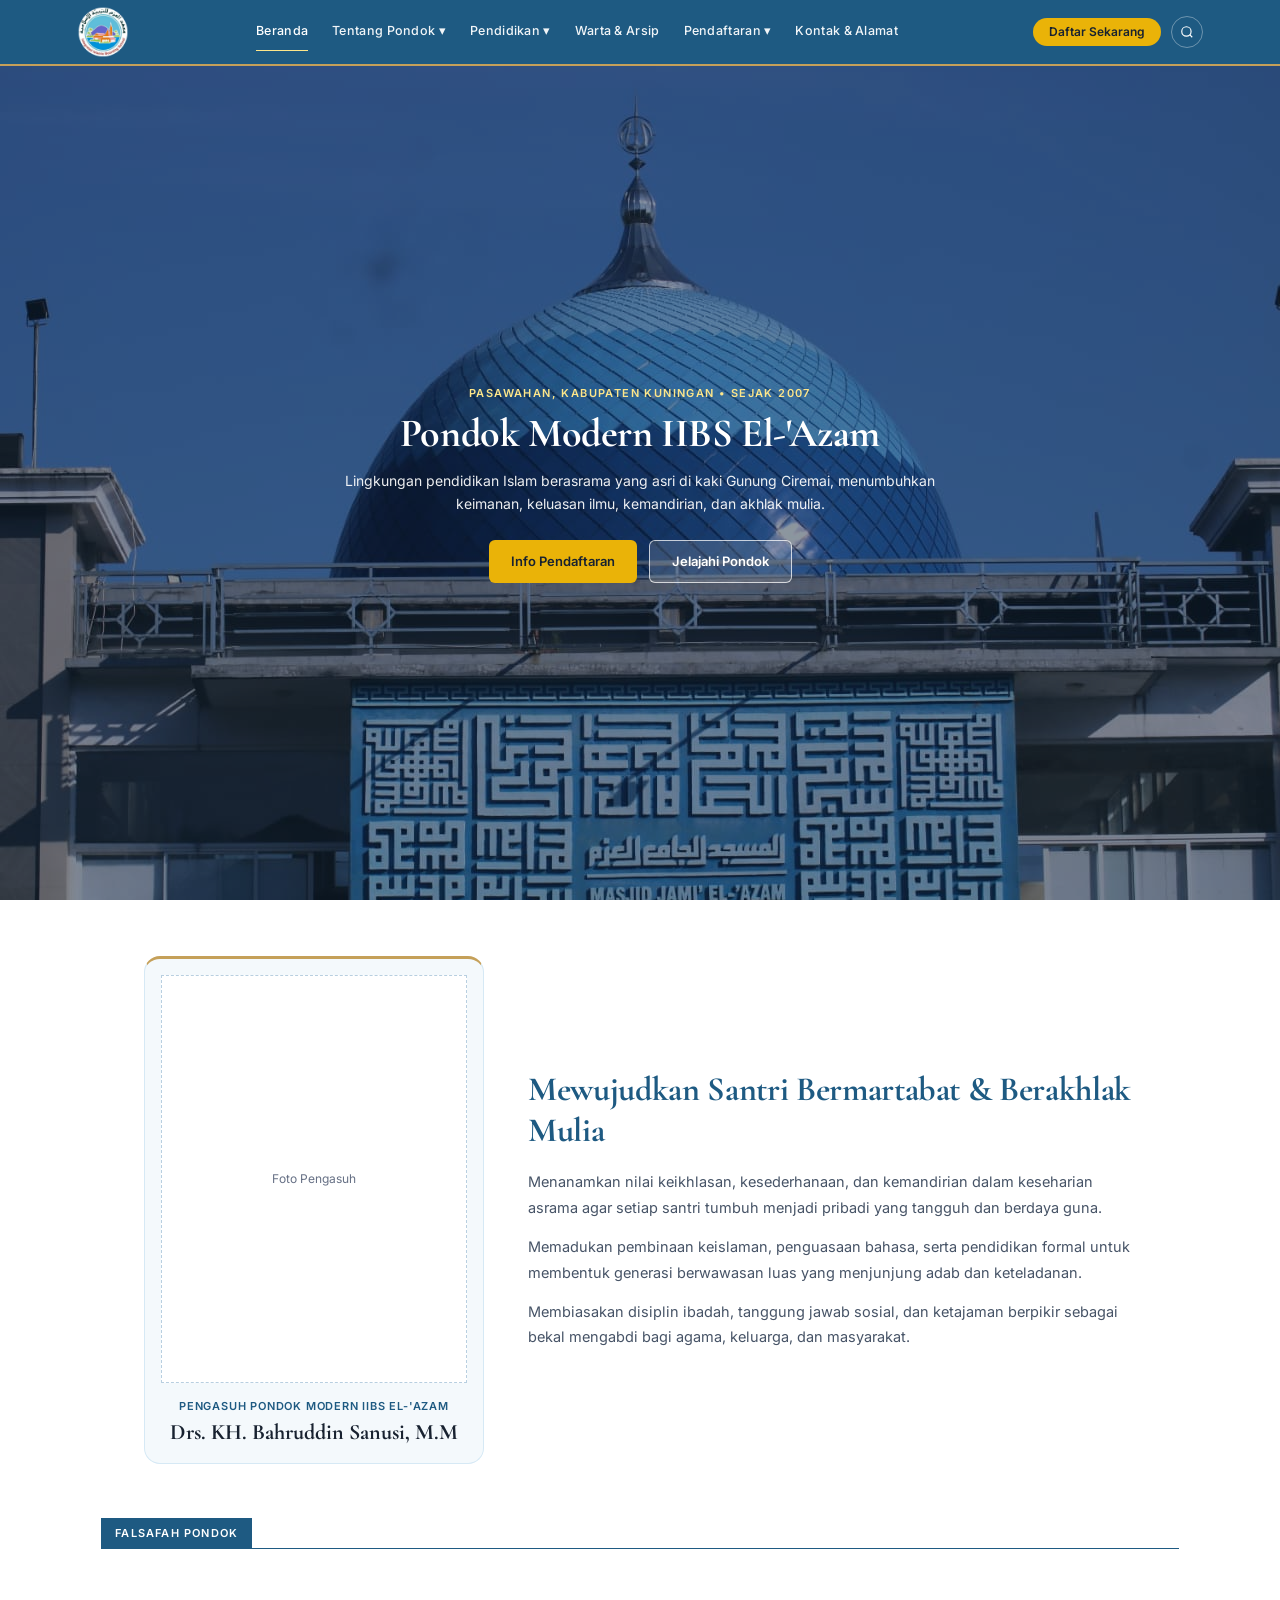
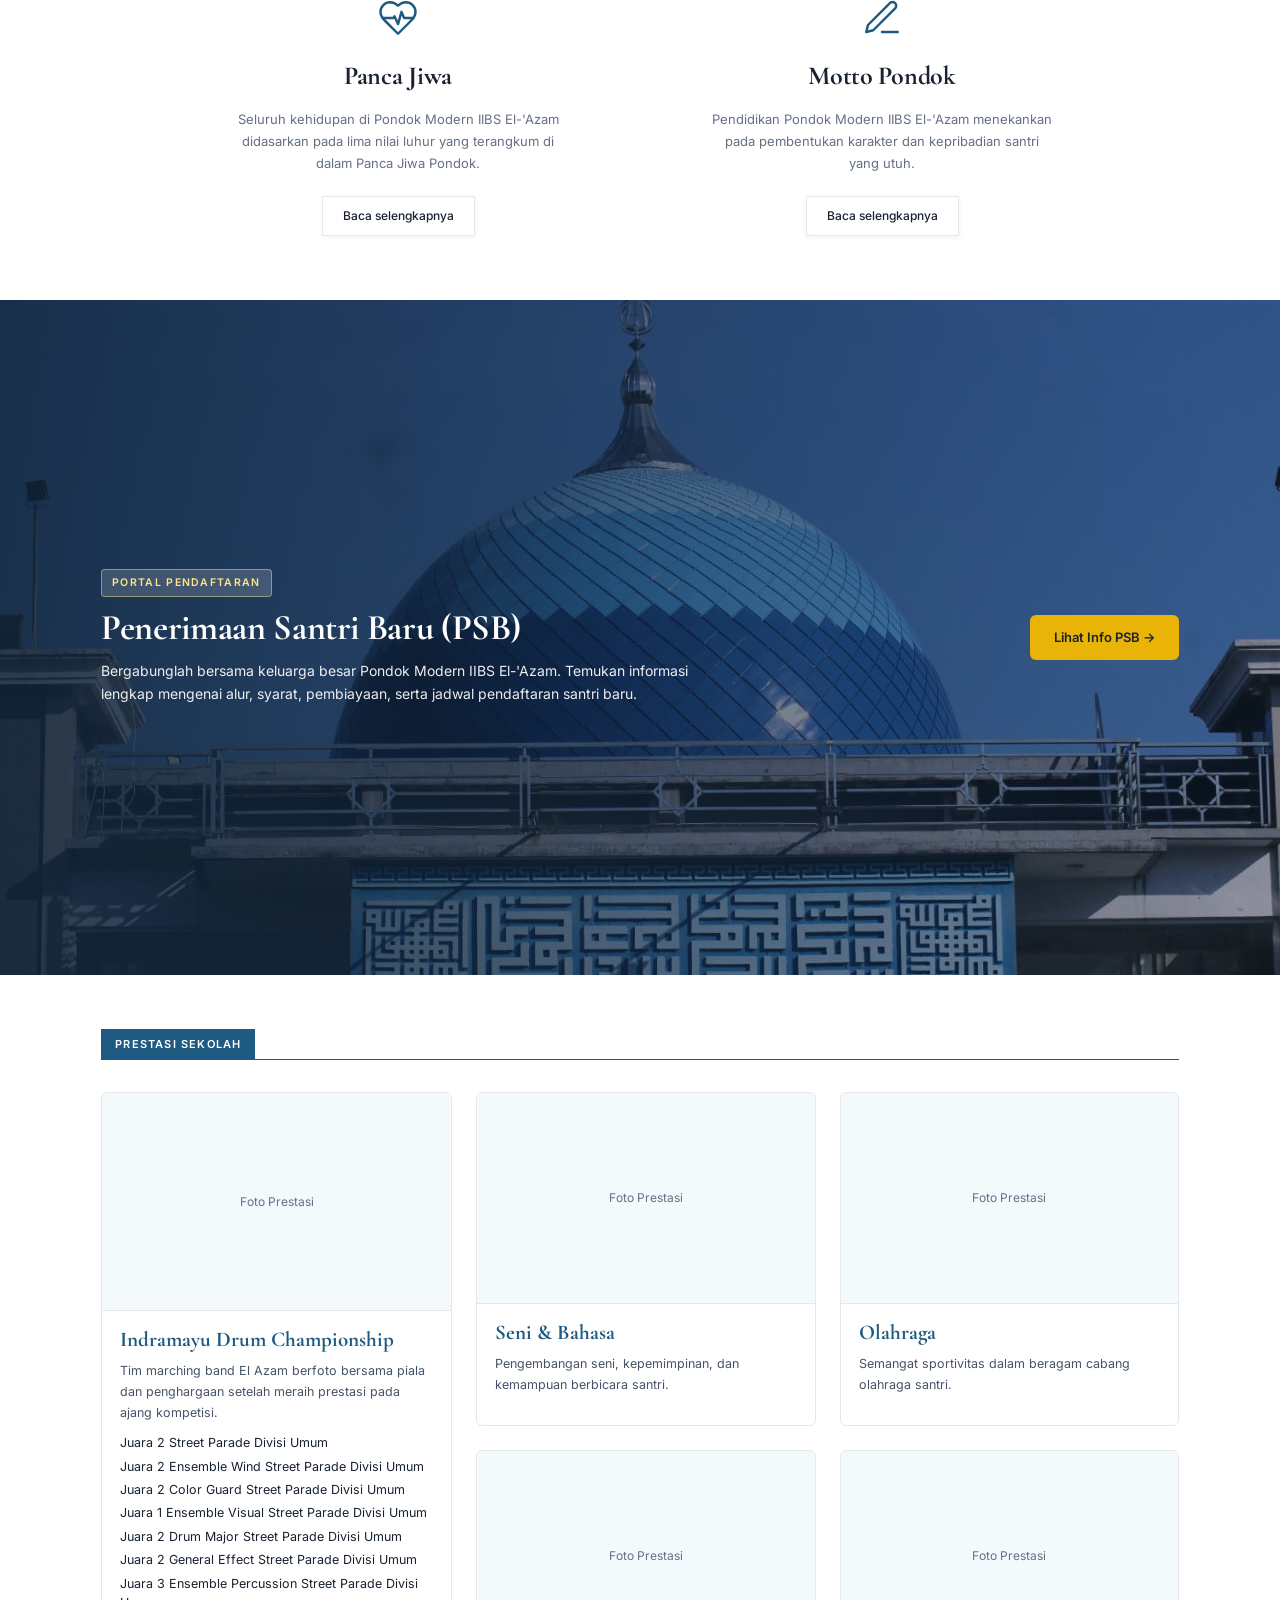
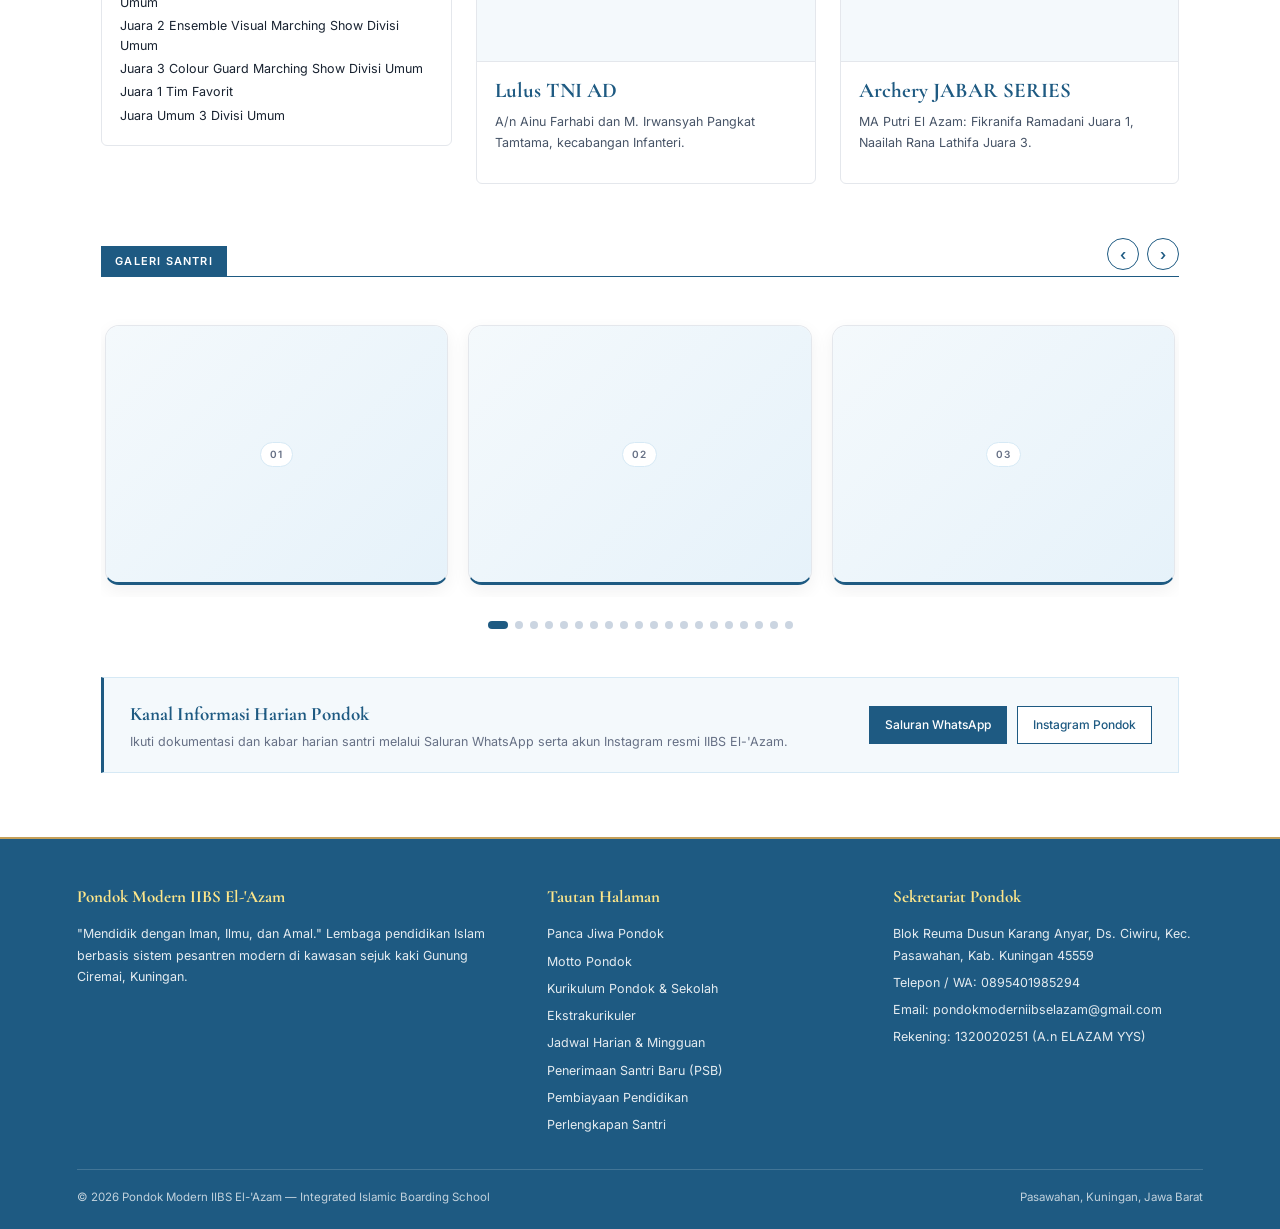
==== commit 94da7047: "Fix header fixed agar tetap muncul saat scroll di HP" ====
--- a/index.html
+++ b/index.html
@@ -26,7 +26,14 @@
 
         * { margin: 0; padding: 0; box-sizing: border-box; font-family: 'Inter', sans-serif; }
         html { scroll-behavior: smooth; }
-        body { background-color: var(--white); color: var(--ink-dark); font-size: 13.5px; line-height: 1.65; -webkit-font-smoothing: antialiased; }
+        body {
+            background-color: var(--white);
+            color: var(--ink-dark);
+            font-size: 13.5px;
+            line-height: 1.65;
+            -webkit-font-smoothing: antialiased;
+            padding-top: 64px;
+        }
         h1, h2, h3, .serif { font-family: 'Cormorant Garamond', serif; letter-spacing: -0.01em; }
 
         @keyframes morphShape {
@@ -62,8 +69,11 @@
             background: var(--sky-deep);
             padding: 6px 6%;
             min-height: 64px;
-            position: sticky;
+            position: fixed;
             top: 0;
+            left: 0;
+            right: 0;
+            width: 100%;
             z-index: 1000;
             display: flex;
             justify-content: space-between;
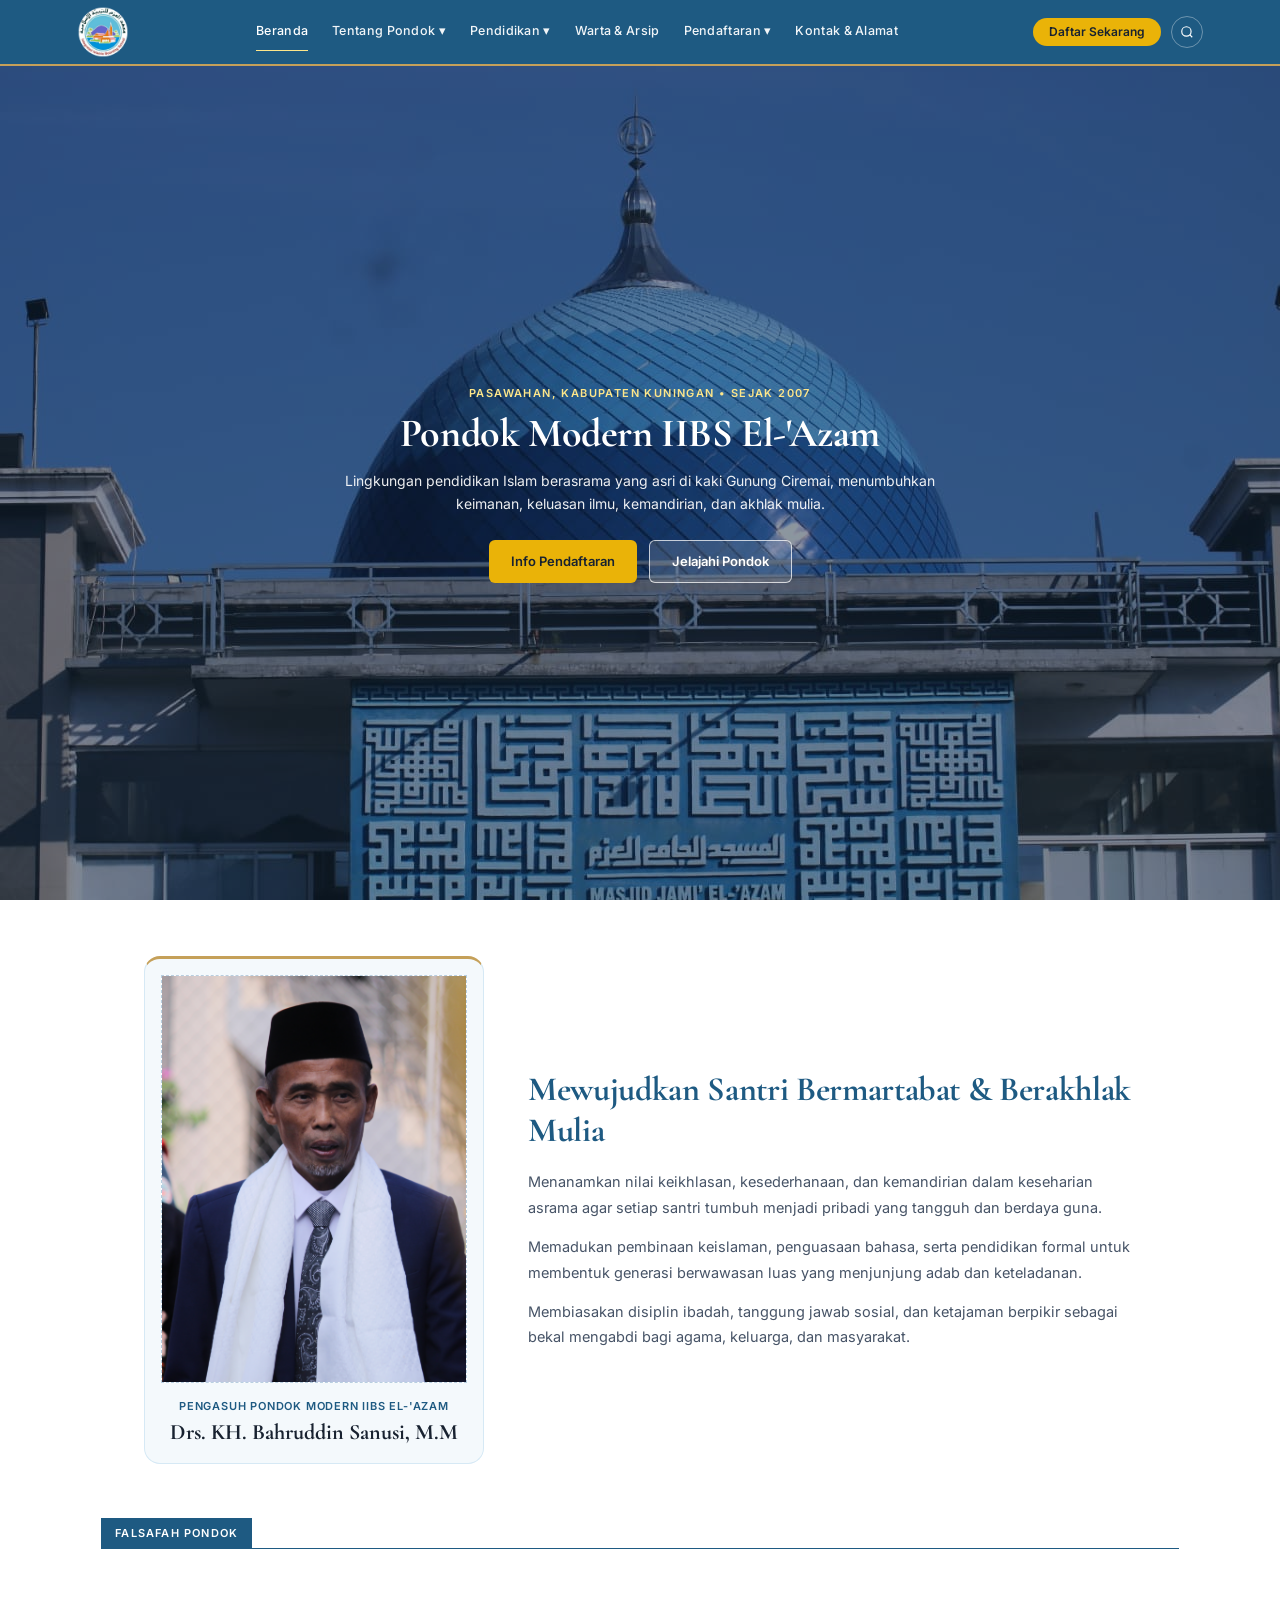
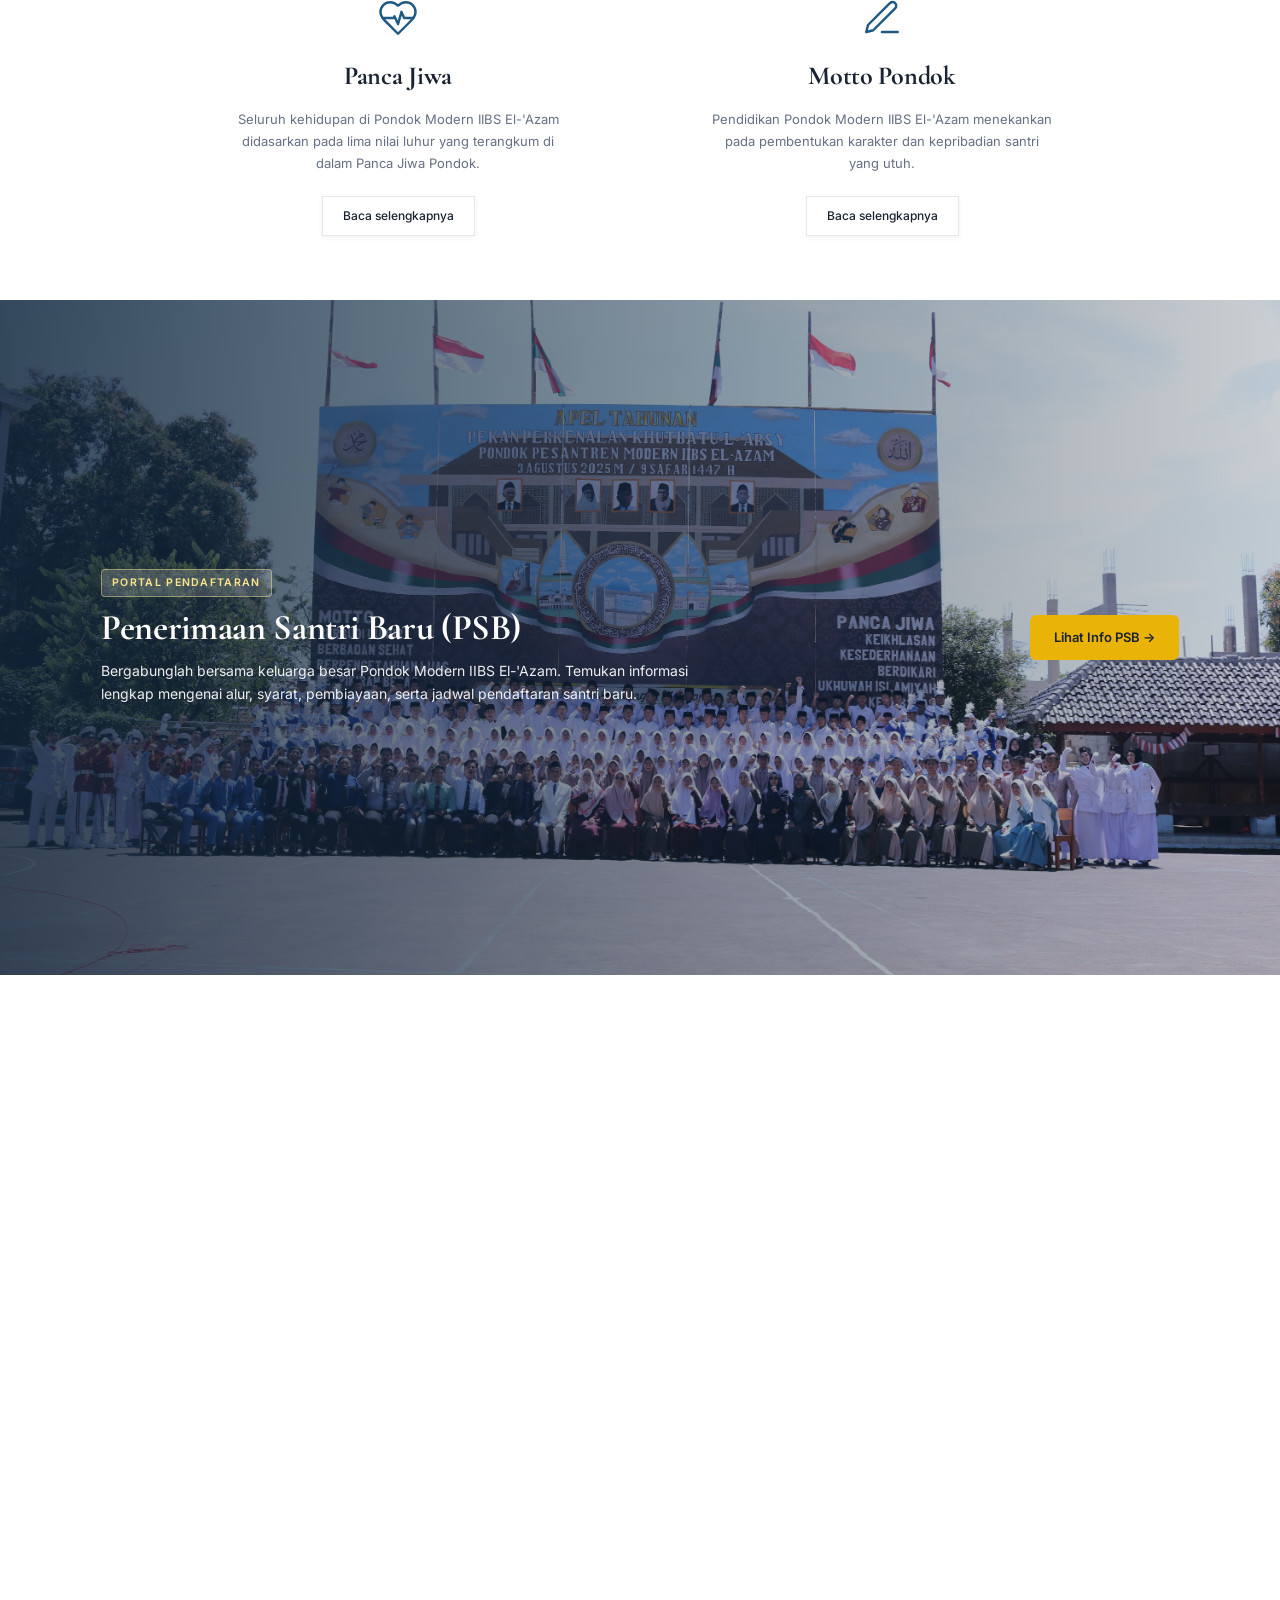
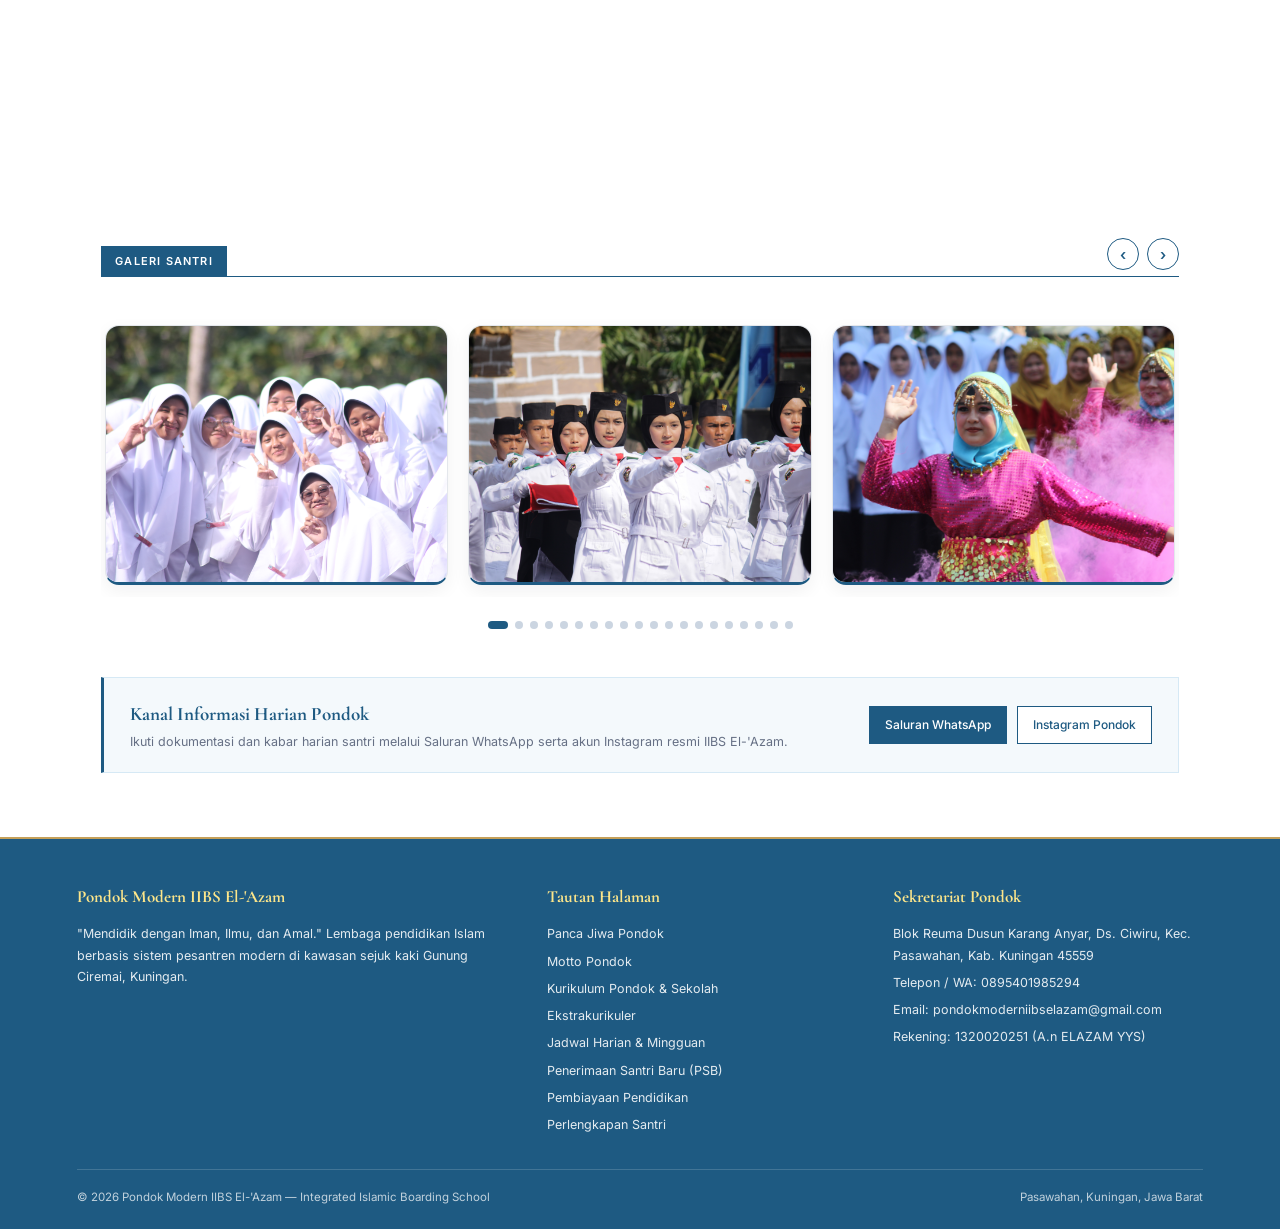
==== commit 9c0468da: "Hapus menu Profil Pimpinan dari semua halaman" ====
--- a/index.html
+++ b/index.html
@@ -1,4 +1,4 @@
-<!DOCTYPE html>
+﻿<!DOCTYPE html>
 <html lang="id">
 <head>
     <meta charset="UTF-8">
@@ -465,7 +465,7 @@
             width: 100%;
             height: 100%;
             object-fit: cover;
-            object-position: center top;
+            object-position: 26% top;
             display: block;
         }
 
@@ -572,7 +572,7 @@
             width: 100%;
             height: 100%;
             object-fit: cover;
-            object-position: center 35%;
+            object-position: center 52%;
             display: block;
         }
 
@@ -580,7 +580,7 @@
             content: "";
             position: absolute;
             inset: 0;
-            background: linear-gradient(90deg, rgba(16, 36, 56, 0.86) 0%, rgba(16, 36, 56, 0.56) 65%, rgba(16, 36, 56, 0.38) 100%);
+            background: linear-gradient(90deg, rgba(16, 36, 56, 0.82) 0%, rgba(16, 36, 56, 0.44) 60%, rgba(16, 36, 56, 0.22) 100%);
             z-index: 1;
         }
 
@@ -841,19 +841,12 @@
             width: 100%;
             height: 100%;
             object-fit: cover;
+            object-position: center 20%;
             display: block;
         }
 
-        .galeri-badge {
-            font-size: 10px;
-            font-weight: 600;
-            letter-spacing: 1px;
-            text-transform: uppercase;
-            color: var(--ink-muted);
-            background: var(--white);
-            border: 1px solid #D6E9F5;
-            padding: 3px 9px;
-            border-radius: 999px;
+        .galeri-slide[data-slot="3"] .galeri-photo-slot img {
+            object-position: center 15%;
         }
 
         .galeri-dots {
@@ -1031,17 +1024,24 @@
                 margin: 0 auto;
                 width: 100%;
             }
+            .pengasuh-photo-slot img {
+                object-position: 20% top;
+            }
             .vision-content-col {
                 text-align: center;
             }
             .vision-content-col h2 { font-size: 27px; }
             .falsafah-grid { grid-template-columns: 1fr; }
             .psb-banner { min-height: 60vh; }
+            .psb-banner img { object-position: center 56%; }
             .psb-banner-content { padding: 32px 4%; }
             .psb-banner-text h2 { font-size: 26px; }
             .prestasi-layout { grid-template-columns: 1fr; }
             .prestasi-subgrid { grid-template-columns: 1fr; }
             .galeri-slide { flex: 0 0 82%; }
+            .galeri-slide[data-slot="3"] .galeri-photo-slot img {
+                object-position: center 10%;
+            }
             .footer-inner { grid-template-columns: 1fr; }
             .footer-bottom { flex-direction: column; gap: 6px; }
         }
@@ -1072,9 +1072,8 @@
                     <a href="profil.html" onclick="toggleDropdown(event, this)">Tentang Pondok &#9662;</a>
                     <div class="dropdown-menu">
                         <a href="profil.html#muqoddimah">Muqoddimah</a>
-                        <a href="profil.html#pimpinan">Profil Pimpinan</a>
                         <div class="has-submenu">
-                            <a href="profil.html#falsafah" onclick="toggleSubmenu(event, this)">Falsafah &rsaquo;</a>
+                            <a href="profil.html#muqoddimah" onclick="toggleSubmenu(event, this)">Falsafah &rsaquo;</a>
                             <div class="submenu">
                                 <a href="panca-jiwa.html">Panca Jiwa</a>
                                 <a href="motto.html">Motto</a>
@@ -1128,7 +1127,7 @@
 
     <section class="hero-iconic">
         <video autoplay muted loop playsinline poster="images/kubahpondok.jpg">
-            <source src="videos/cobacoba.mp4" type="video/mp4">
+            <source src="videos/beranda.mp4" type="video/mp4">
         </video>
         <div class="hero-overlay">
             <div class="hero-content">
@@ -1146,8 +1145,8 @@
     <section id="visi-pondok" class="vision-statement reveal-on-scroll">
         <div class="vision-split-grid">
             <div class="pengasuh-card">
-                <div class="pengasuh-photo-slot" aria-label="Slot foto pengasuh pondok">
-                    <span>Foto Pengasuh</span>
+                <div class="pengasuh-photo-slot" aria-label="Foto pengasuh pondok">
+                    <img src="images/foto mudir.JPG" onerror="if(!this.dataset.fb){this.dataset.fb='1';this.src='images/foto mudir.jpg';}" alt="Drs. KH. Bahruddin Sanusi, M.M - Pengasuh Pondok Modern IIBS El-'Azam">
                 </div>
                 <span class="pengasuh-role">Pengasuh Pondok Modern IIBS El-'Azam</span>
                 <div class="pengasuh-name">Drs. KH. Bahruddin Sanusi, M.M</div>
@@ -1198,7 +1197,7 @@
 
     <section class="psb-banner-wrap reveal-on-scroll">
         <div class="psb-banner">
-            <img src="images/kubahpondok.jpg" alt="Penerimaan Santri Baru Pondok Modern IIBS El-'Azam">
+            <img src="images/KA.jpeg" alt="Penerimaan Santri Baru Pondok Modern IIBS El-'Azam">
             <div class="psb-banner-content">
                 <div class="psb-banner-text">
                     <span class="psb-banner-kicker">Portal Pendaftaran</span>
@@ -1297,64 +1296,104 @@
         <div class="galeri-viewport">
             <div class="galeri-track" id="galeriTrack">
                 <article class="galeri-slide" data-slot="1">
-                    <div class="galeri-photo-slot"><span class="galeri-badge">01</span></div>
+                    <div class="galeri-photo-slot">
+                        <img src="images/a.JPG" onerror="if(!this.dataset.fb){this.dataset.fb='1';this.src='images/a.jpg';}" alt="Dokumentasi Santri a">
+                    </div>
                 </article>
                 <article class="galeri-slide" data-slot="2">
-                    <div class="galeri-photo-slot"><span class="galeri-badge">02</span></div>
+                    <div class="galeri-photo-slot">
+                        <img src="images/b.JPG" onerror="if(!this.dataset.fb){this.dataset.fb='1';this.src='images/b.jpg';}" alt="Dokumentasi Santri b">
+                    </div>
                 </article>
                 <article class="galeri-slide" data-slot="3">
-                    <div class="galeri-photo-slot"><span class="galeri-badge">03</span></div>
+                    <div class="galeri-photo-slot">
+                        <img src="images/c.JPG" onerror="if(!this.dataset.fb){this.dataset.fb='1';this.src='images/c.jpg';}" alt="Dokumentasi Santri c">
+                    </div>
                 </article>
                 <article class="galeri-slide" data-slot="4">
-                    <div class="galeri-photo-slot"><span class="galeri-badge">04</span></div>
+                    <div class="galeri-photo-slot">
+                        <img src="images/d.JPG" onerror="if(!this.dataset.fb){this.dataset.fb='1';this.src='images/d.jpg';}" alt="Dokumentasi Santri d">
+                    </div>
                 </article>
                 <article class="galeri-slide" data-slot="5">
-                    <div class="galeri-photo-slot"><span class="galeri-badge">05</span></div>
+                    <div class="galeri-photo-slot">
+                        <img src="images/e.JPG" onerror="if(!this.dataset.fb){this.dataset.fb='1';this.src='images/e.jpg';}" alt="Dokumentasi Santri e">
+                    </div>
                 </article>
                 <article class="galeri-slide" data-slot="6">
-                    <div class="galeri-photo-slot"><span class="galeri-badge">06</span></div>
+                    <div class="galeri-photo-slot">
+                        <img src="images/f.JPG" onerror="if(!this.dataset.fb){this.dataset.fb='1';this.src='images/f.jpg';}" alt="Dokumentasi Santri f">
+                    </div>
                 </article>
                 <article class="galeri-slide" data-slot="7">
-                    <div class="galeri-photo-slot"><span class="galeri-badge">07</span></div>
+                    <div class="galeri-photo-slot">
+                        <img src="images/g.JPG" onerror="if(!this.dataset.fb){this.dataset.fb='1';this.src='images/g.jpg';}" alt="Dokumentasi Santri g">
+                    </div>
                 </article>
                 <article class="galeri-slide" data-slot="8">
-                    <div class="galeri-photo-slot"><span class="galeri-badge">08</span></div>
+                    <div class="galeri-photo-slot">
+                        <img src="images/h.JPG" onerror="if(!this.dataset.fb){this.dataset.fb='1';this.src='images/h.jpg';}" alt="Dokumentasi Santri h">
+                    </div>
                 </article>
                 <article class="galeri-slide" data-slot="9">
-                    <div class="galeri-photo-slot"><span class="galeri-badge">09</span></div>
+                    <div class="galeri-photo-slot">
+                        <img src="images/i.JPG" onerror="if(!this.dataset.fb){this.dataset.fb='1';this.src='images/i.jpg';}" alt="Dokumentasi Santri i">
+                    </div>
                 </article>
                 <article class="galeri-slide" data-slot="10">
-                    <div class="galeri-photo-slot"><span class="galeri-badge">10</span></div>
+                    <div class="galeri-photo-slot">
+                        <img src="images/j.JPG" onerror="if(!this.dataset.fb){this.dataset.fb='1';this.src='images/j.jpg';}" alt="Dokumentasi Santri j">
+                    </div>
                 </article>
                 <article class="galeri-slide" data-slot="11">
-                    <div class="galeri-photo-slot"><span class="galeri-badge">11</span></div>
+                    <div class="galeri-photo-slot">
+                        <img src="images/k.JPG" onerror="if(!this.dataset.fb){this.dataset.fb='1';this.src='images/k.jpg';}" alt="Dokumentasi Santri k">
+                    </div>
                 </article>
                 <article class="galeri-slide" data-slot="12">
-                    <div class="galeri-photo-slot"><span class="galeri-badge">12</span></div>
+                    <div class="galeri-photo-slot">
+                        <img src="images/l.JPG" onerror="if(!this.dataset.fb){this.dataset.fb='1';this.src='images/l.jpg';}" alt="Dokumentasi Santri l">
+                    </div>
                 </article>
                 <article class="galeri-slide" data-slot="13">
-                    <div class="galeri-photo-slot"><span class="galeri-badge">13</span></div>
+                    <div class="galeri-photo-slot">
+                        <img src="images/m.JPG" onerror="if(!this.dataset.fb){this.dataset.fb='1';this.src='images/m.jpg';}" alt="Dokumentasi Santri m">
+                    </div>
                 </article>
                 <article class="galeri-slide" data-slot="14">
-                    <div class="galeri-photo-slot"><span class="galeri-badge">14</span></div>
+                    <div class="galeri-photo-slot">
+                        <img src="images/n.JPG" onerror="if(!this.dataset.fb){this.dataset.fb='1';this.src='images/n.jpg';}" alt="Dokumentasi Santri n">
+                    </div>
                 </article>
                 <article class="galeri-slide" data-slot="15">
-                    <div class="galeri-photo-slot"><span class="galeri-badge">15</span></div>
+                    <div class="galeri-photo-slot">
+                        <img src="images/o.JPG" onerror="if(!this.dataset.fb){this.dataset.fb='1';this.src='images/o.jpg';}" alt="Dokumentasi Santri o">
+                    </div>
                 </article>
                 <article class="galeri-slide" data-slot="16">
-                    <div class="galeri-photo-slot"><span class="galeri-badge">16</span></div>
+                    <div class="galeri-photo-slot">
+                        <img src="images/p.JPG" onerror="if(!this.dataset.fb){this.dataset.fb='1';this.src='images/p.jpg';}" alt="Dokumentasi Santri p">
+                    </div>
                 </article>
                 <article class="galeri-slide" data-slot="17">
-                    <div class="galeri-photo-slot"><span class="galeri-badge">17</span></div>
+                    <div class="galeri-photo-slot">
+                        <img src="images/q.JPG" onerror="if(!this.dataset.fb){this.dataset.fb='1';this.src='images/q.jpg';}" alt="Dokumentasi Santri q">
+                    </div>
                 </article>
                 <article class="galeri-slide" data-slot="18">
-                    <div class="galeri-photo-slot"><span class="galeri-badge">18</span></div>
+                    <div class="galeri-photo-slot">
+                        <img src="images/r.JPG" onerror="if(!this.dataset.fb){this.dataset.fb='1';this.src='images/r.jpg';}" alt="Dokumentasi Santri r">
+                    </div>
                 </article>
                 <article class="galeri-slide" data-slot="19">
-                    <div class="galeri-photo-slot"><span class="galeri-badge">19</span></div>
+                    <div class="galeri-photo-slot">
+                        <img src="images/s.JPG" onerror="if(!this.dataset.fb){this.dataset.fb='1';this.src='images/s.jpg';}" alt="Dokumentasi Santri s">
+                    </div>
                 </article>
                 <article class="galeri-slide" data-slot="20">
-                    <div class="galeri-photo-slot"><span class="galeri-badge">20</span></div>
+                    <div class="galeri-photo-slot">
+                        <img src="images/t.JPG" onerror="if(!this.dataset.fb){this.dataset.fb='1';this.src='images/t.jpg';}" alt="Dokumentasi Santri t">
+                    </div>
                 </article>
             </div>
         </div>
@@ -1588,4 +1627,4 @@
     </script>
 
 </body>
-</html>+</html>
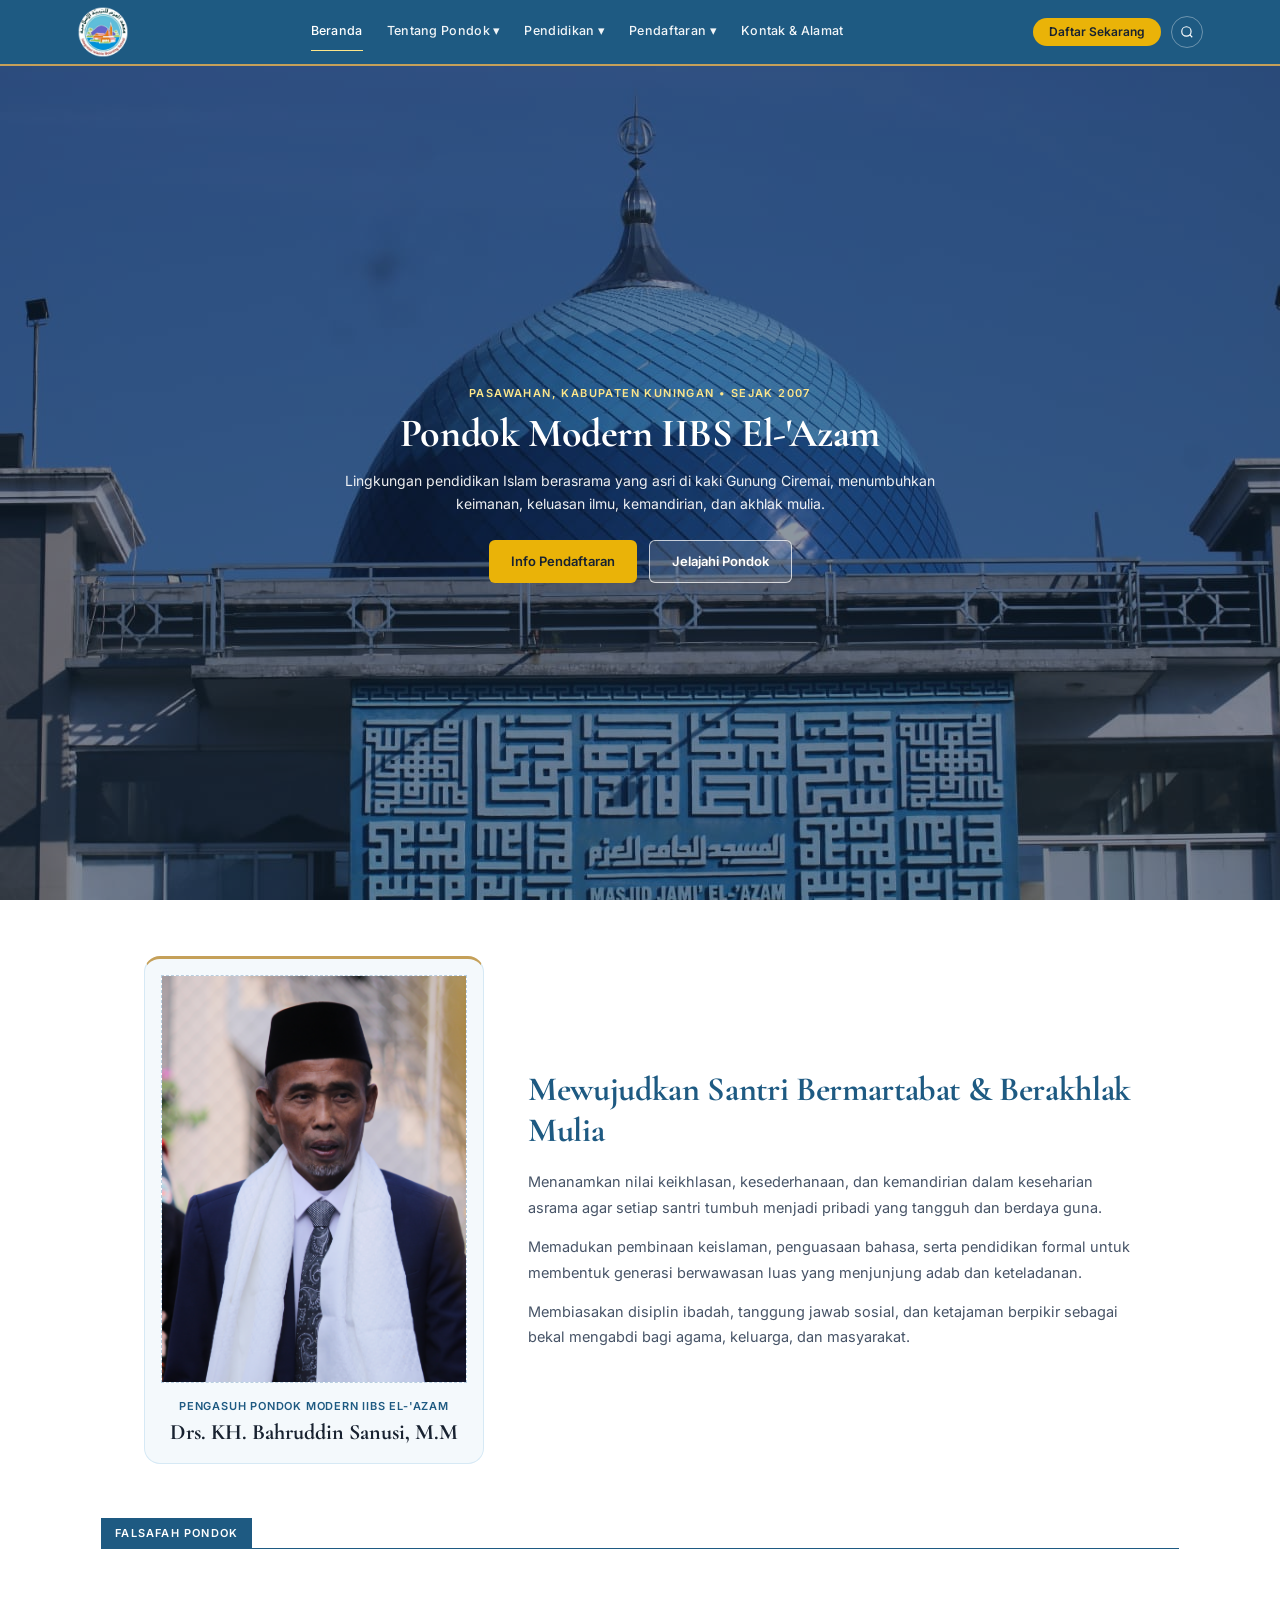
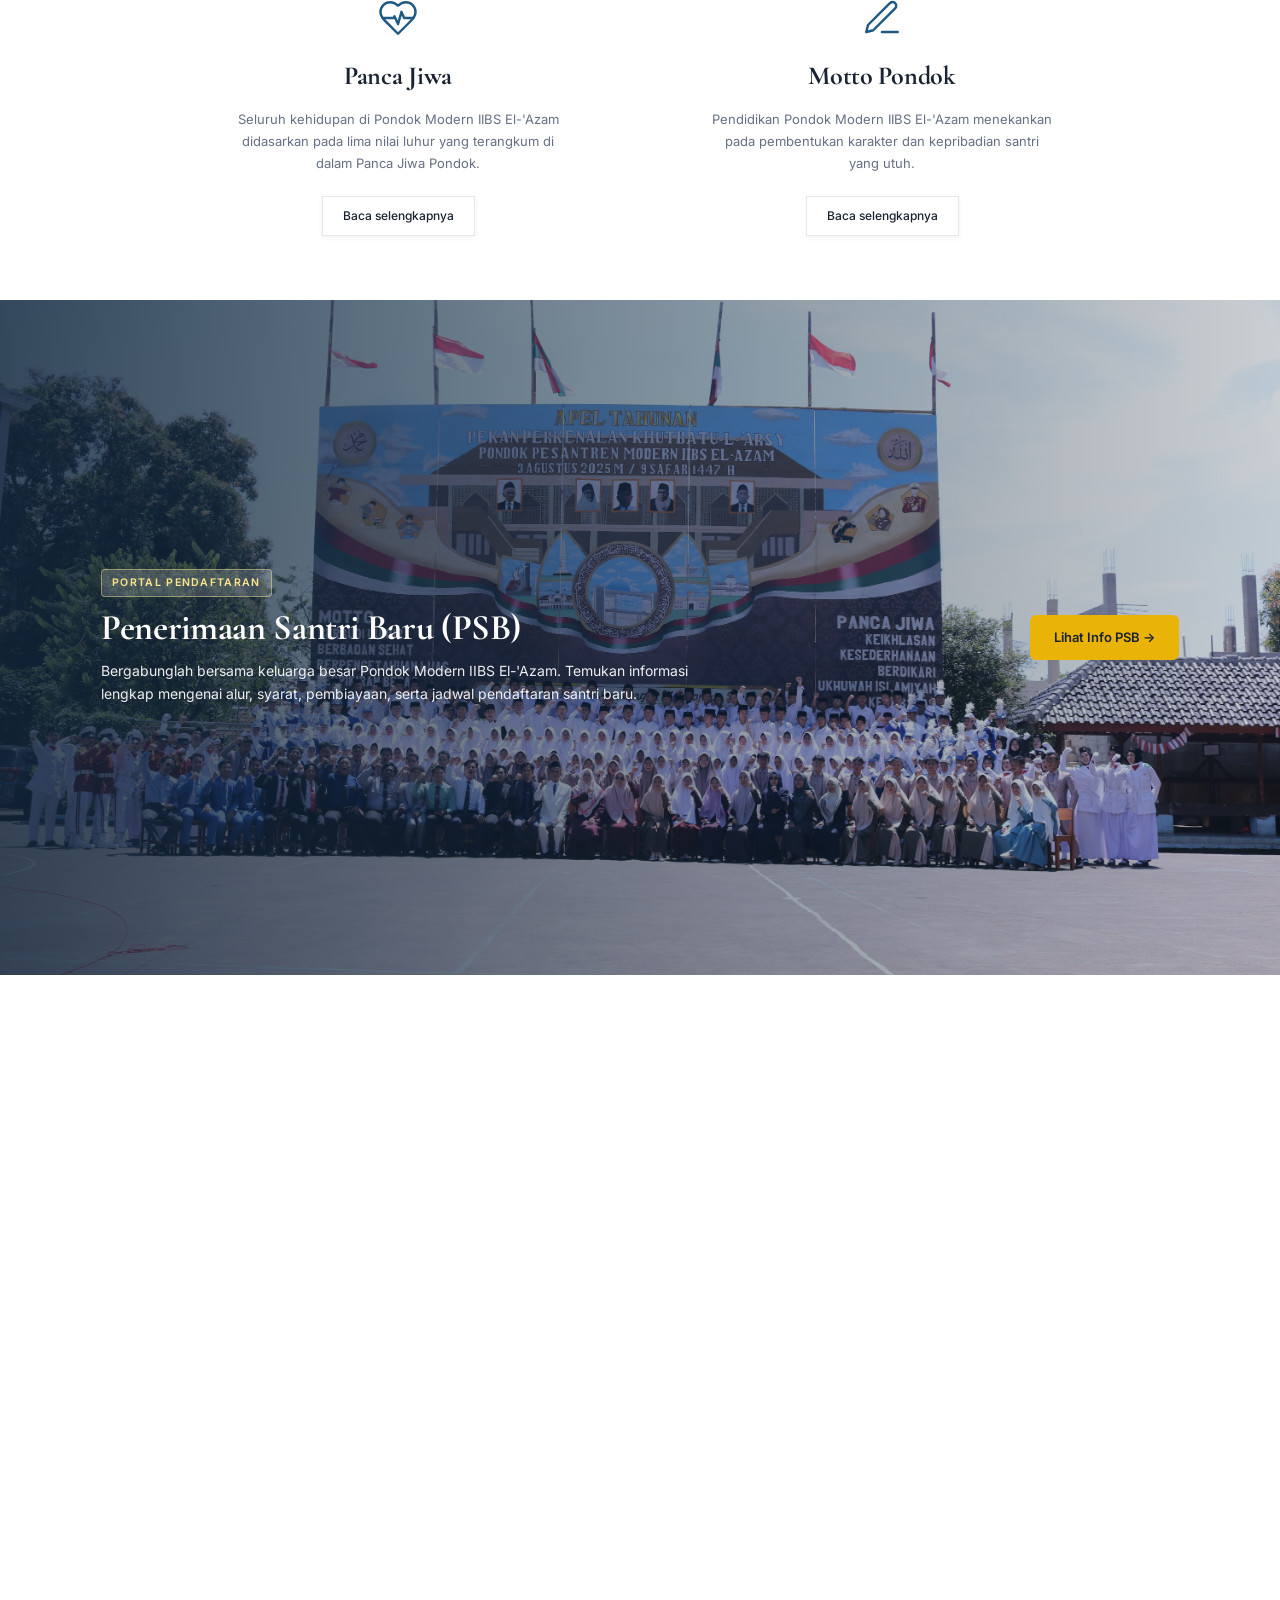
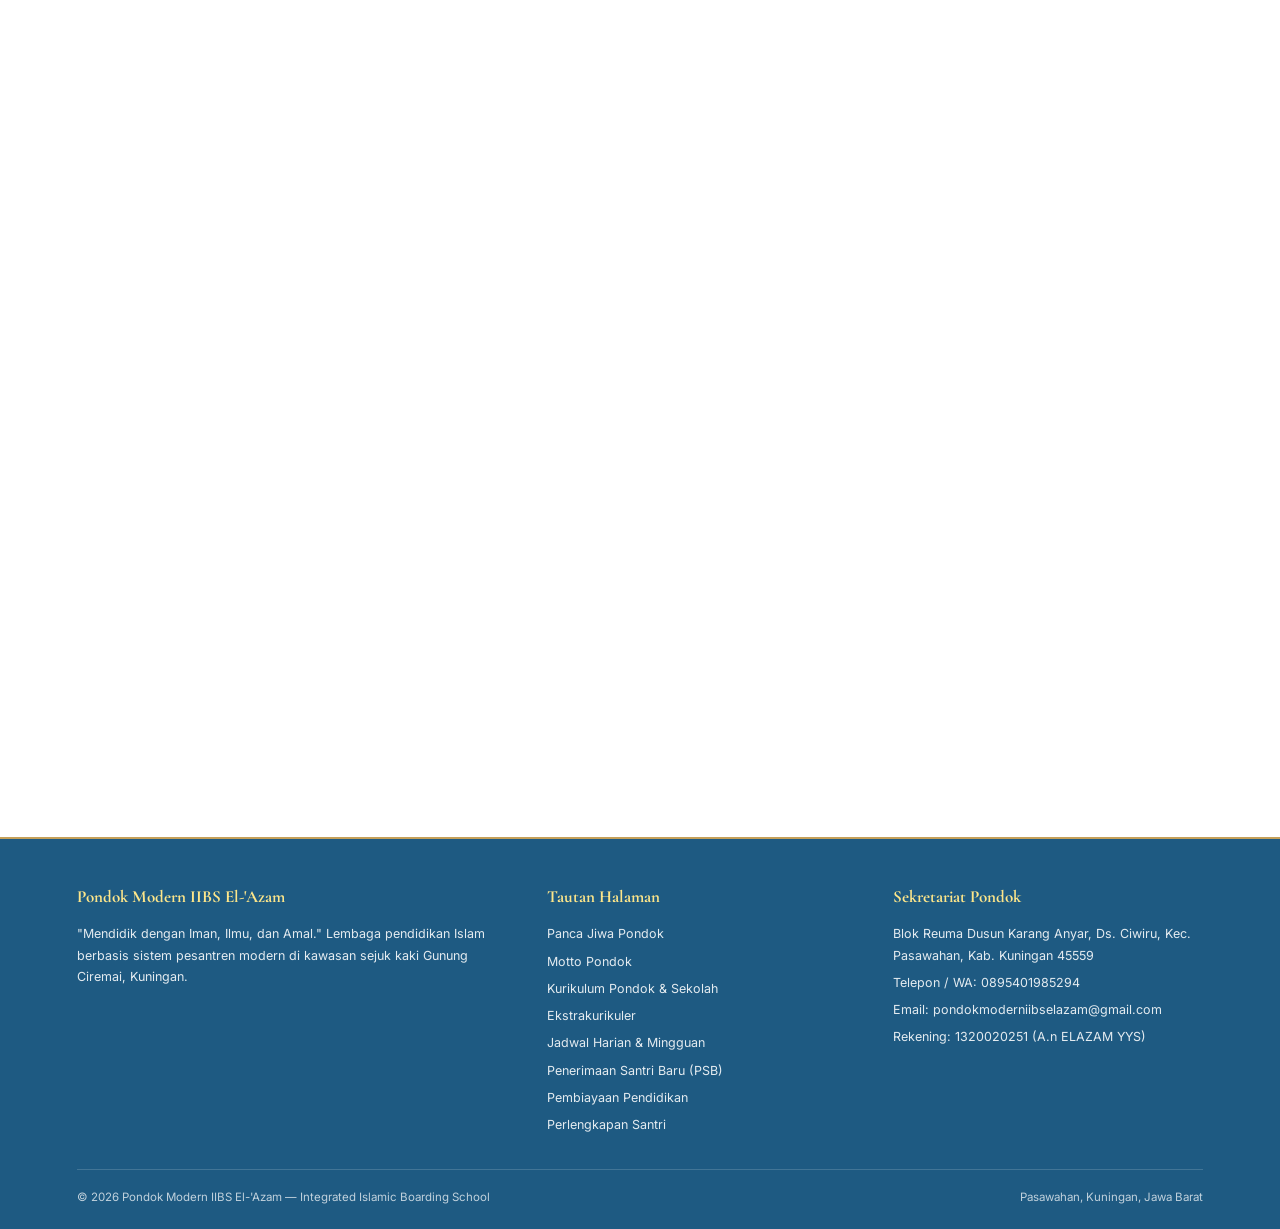
==== commit dd7a415d: "Hapus menu dan halaman Warta & Arsip" ====
--- a/index.html
+++ b/index.html
@@ -1,4 +1,4 @@
-﻿<!DOCTYPE html>
+<!DOCTYPE html>
 <html lang="id">
 <head>
     <meta charset="UTF-8">
@@ -1089,7 +1089,6 @@
                         <a href="jadwal.html">Jadwal Harian &amp; Mingguan</a>
                     </div>
                 </li>
-                <li><a href="galeri.html">Warta &amp; Arsip</a></li>
                 <li class="dropdown">
                     <a href="psb.html" onclick="toggleDropdown(event, this)">Pendaftaran &#9662;</a>
                     <div class="dropdown-menu">
@@ -1521,7 +1520,7 @@
             } else if (k.includes("kontak") || k.includes("alamat")) {
                 window.location.href = "kontak.html";
             } else {
-                window.location.href = "galeri.html";
+                window.location.href = "profil.html";
             }
         }
 
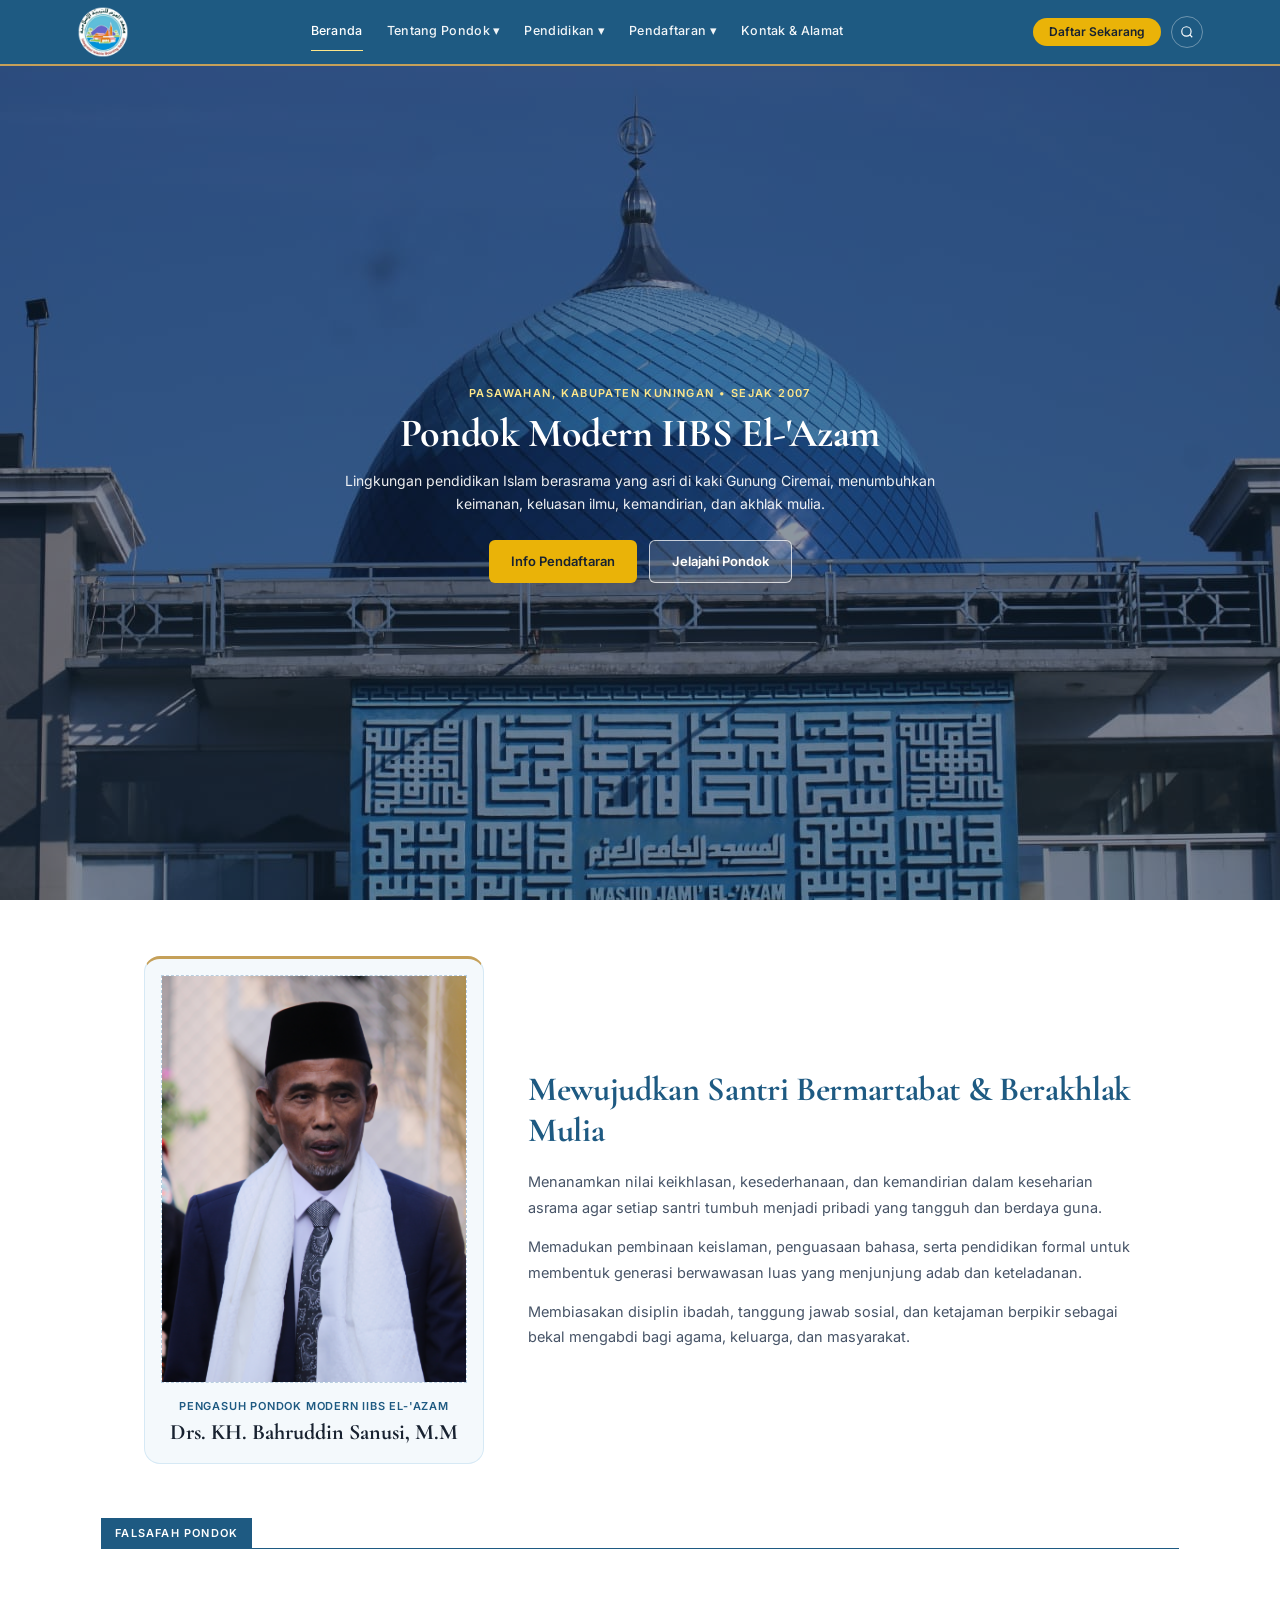
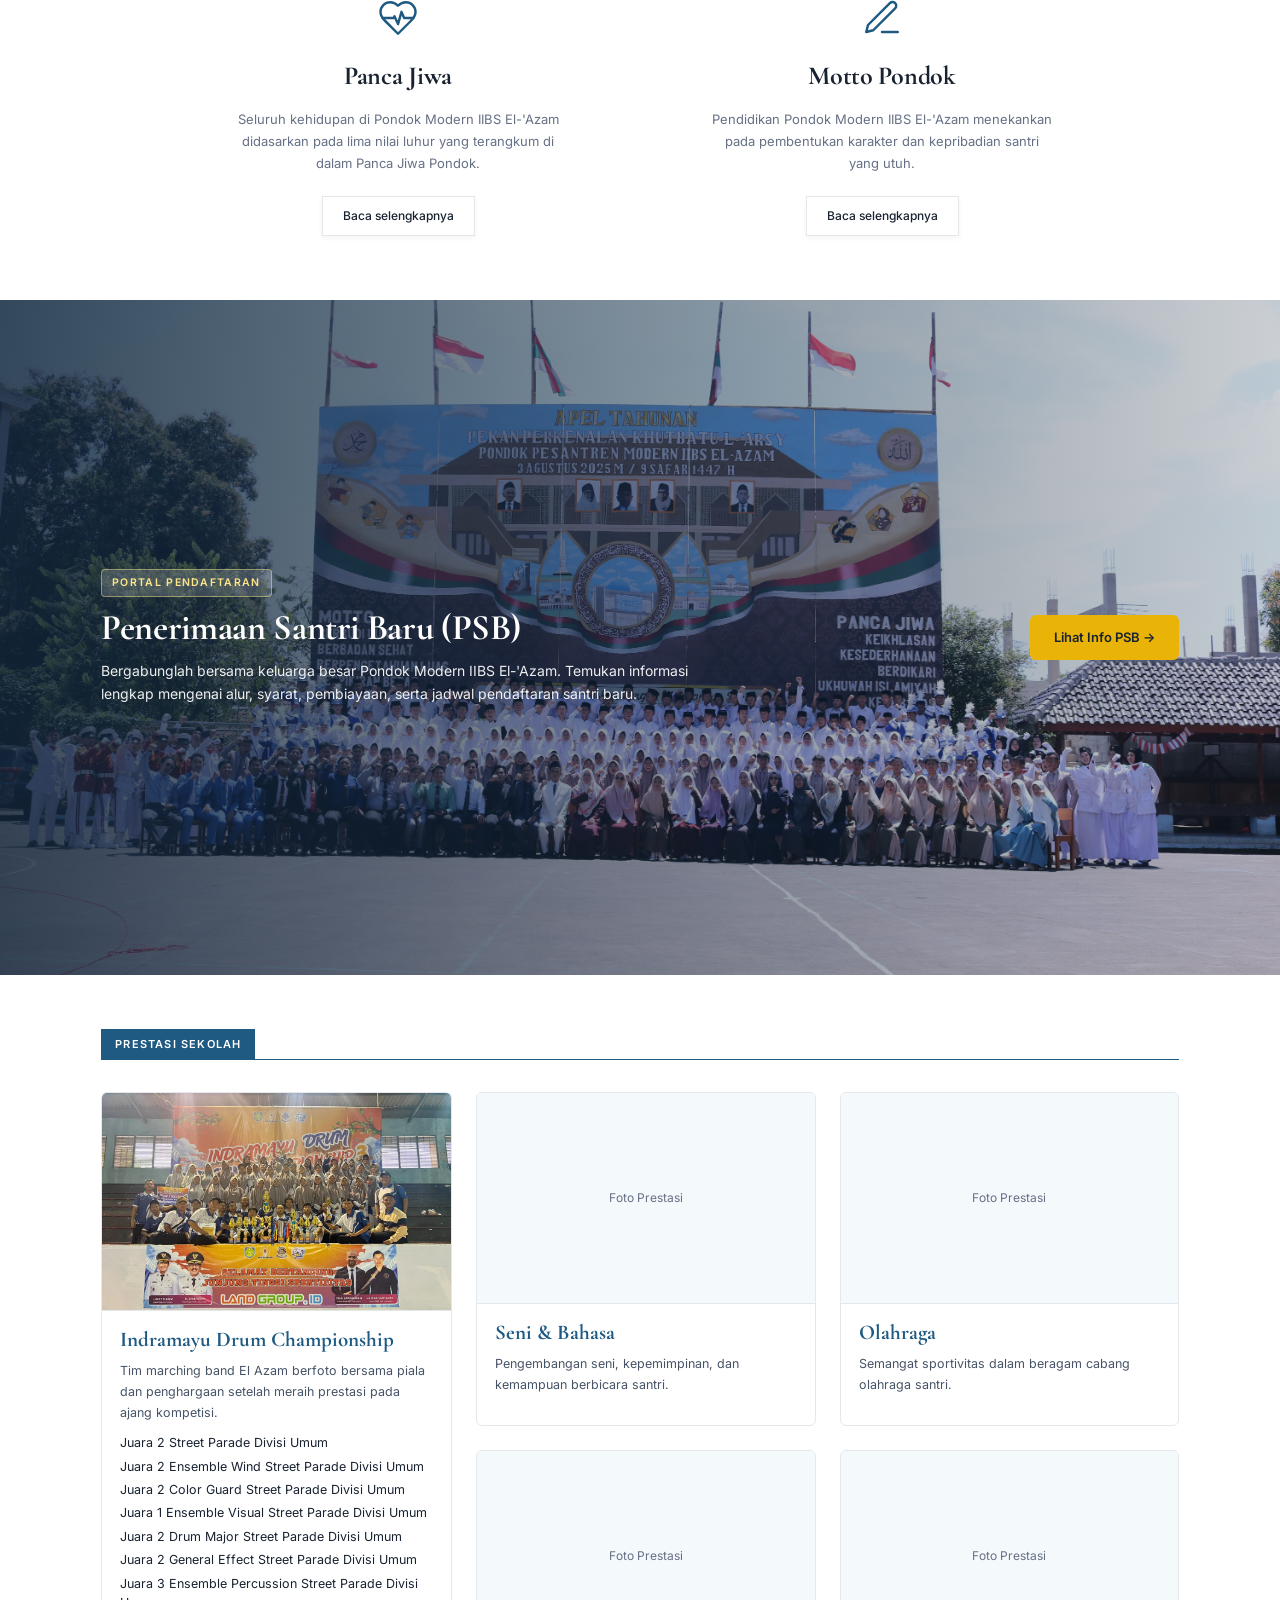
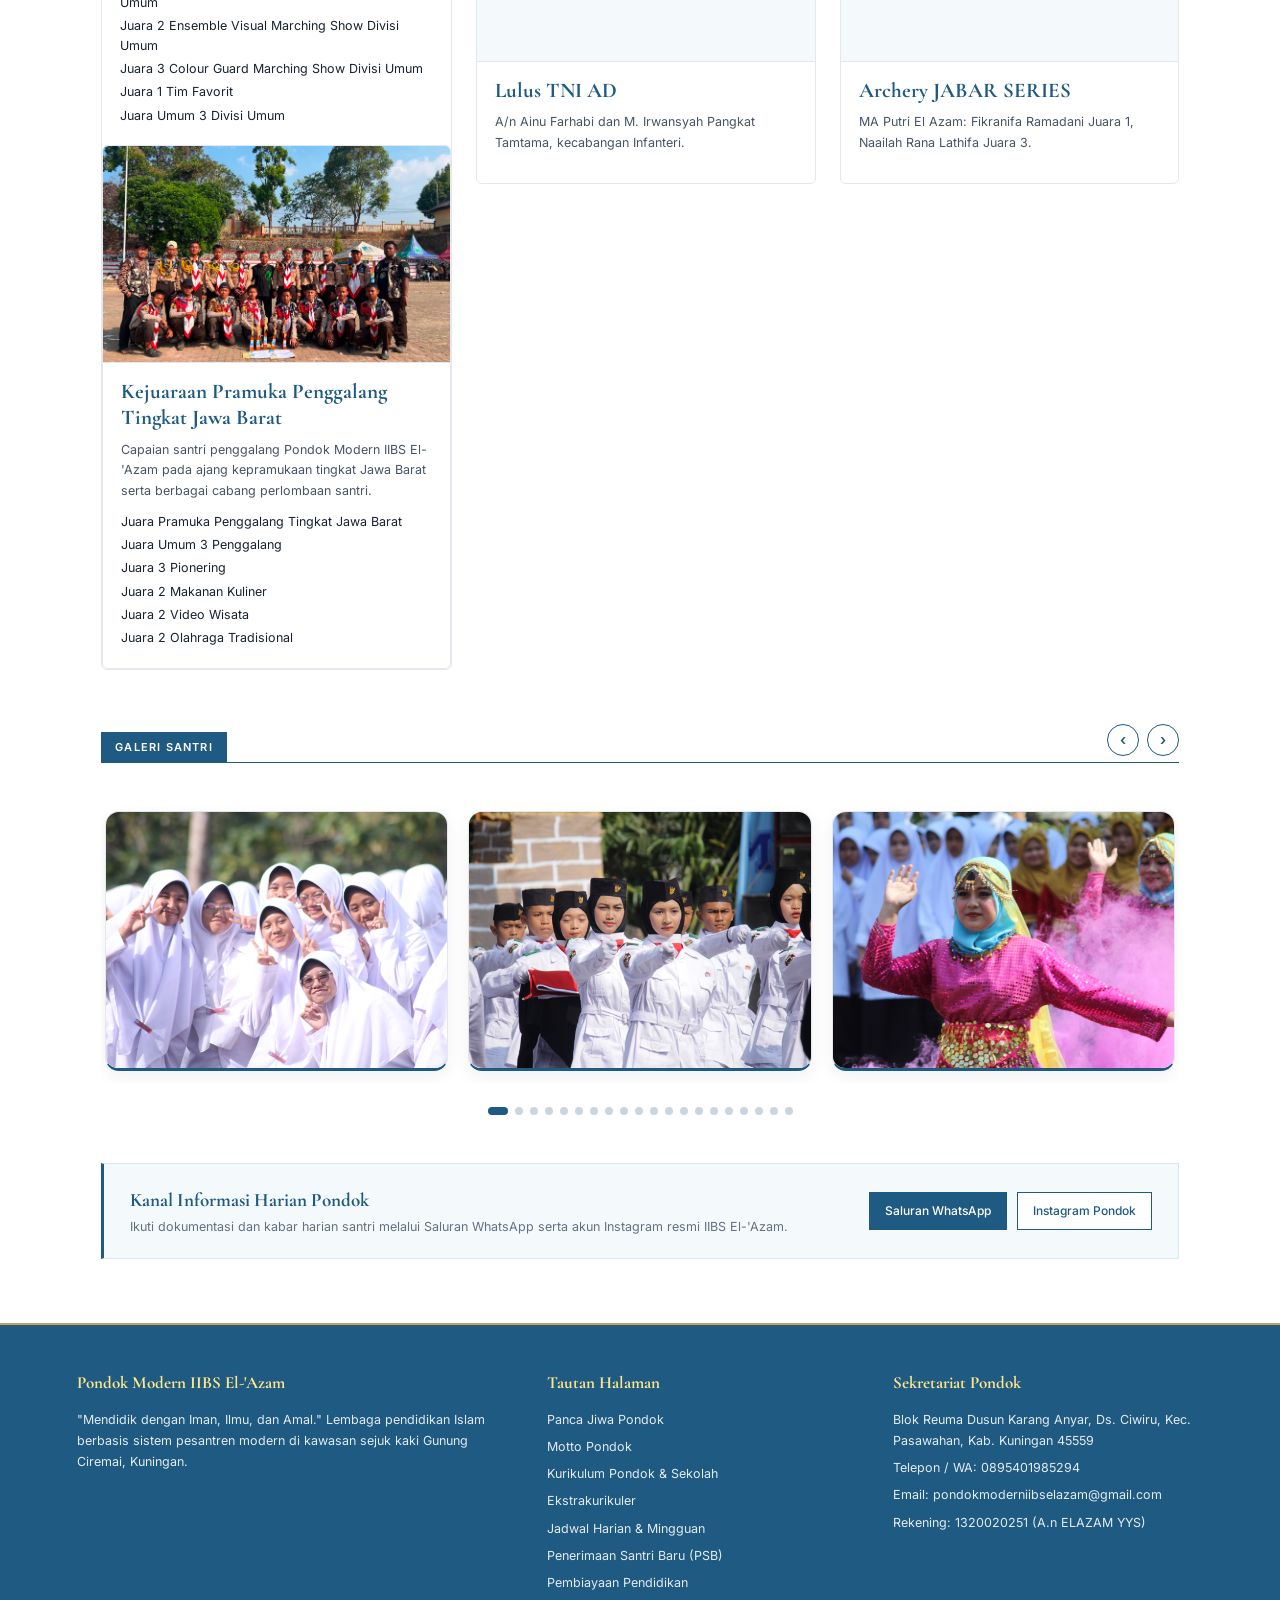
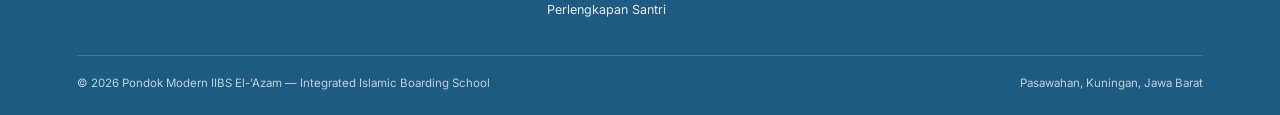
==== commit be5698f0: "Hapus tuntas blok prestasi tambahan" ====
--- a/index.html
+++ b/index.html
@@ -1218,7 +1218,7 @@
         <div class="prestasi-layout">
             <div class="prestasi-card">
                 <div class="prestasi-photo-slot" aria-label="Slot foto Indramayu Drum Championship">
-                    <span>Foto Prestasi</span>
+                    <img src="images/drum.jpeg" onerror="if(!this.dataset.f){this.dataset.f=1;this.src='images/drum.JPEG';}else if(this.dataset.f==1){this.dataset.f=2;this.src='images/drum.jpg';}" alt="Prestasi Indramayu Drum Championship">
                 </div>
                 <div class="prestasi-body">
                     <div class="prestasi-title">Indramayu Drum Championship</div>
@@ -1237,6 +1237,24 @@
                         <span>Juara Umum 3 Divisi Umum</span>
                     </div>
                 </div>
+
+            <div class="prestasi-card">
+                <div class="prestasi-photo-slot" aria-label="Slot foto Prestasi Pramuka Penggalang Tingkat Jawa Barat">
+                    <img src="images/pramuka.jpeg" onerror="if(!this.dataset.f){this.dataset.f=1;this.src='images/pramuka.JPEG';}else if(this.dataset.f==1){this.dataset.f=2;this.src='images/pramuka.jpg';}else if(this.dataset.f==2){this.dataset.f=3;this.src='images/pramuka.png';}" alt="Prestasi Pramuka Penggalang Tingkat Jawa Barat">
+                </div>
+                <div class="prestasi-body">
+                    <div class="prestasi-title">Kejuaraan Pramuka Penggalang Tingkat Jawa Barat</div>
+                    <p class="prestasi-desc">Capaian santri penggalang Pondok Modern IIBS El-'Azam pada ajang kepramukaan tingkat Jawa Barat serta berbagai cabang perlombaan santri.</p>
+                    <div class="prestasi-juara-list">
+                        <span>Juara Pramuka Penggalang Tingkat Jawa Barat</span>
+                        <span>Juara Umum 3 Penggalang</span>
+                        <span>Juara 3 Pionering</span>
+                        <span>Juara 2 Makanan Kuliner</span>
+                        <span>Juara 2 Video Wisata</span>
+                        <span>Juara 2 Olahraga Tradisional</span>
+                    </div>
+                </div>
+            </div>
             </div>
 
             <div class="prestasi-subgrid">
@@ -1282,7 +1300,6 @@
             </div>
         </div>
     </section>
-
     <section class="galeri-santri-section reveal-on-scroll">
         <div class="tab-header-line">
             <span>Galeri Santri</span>
